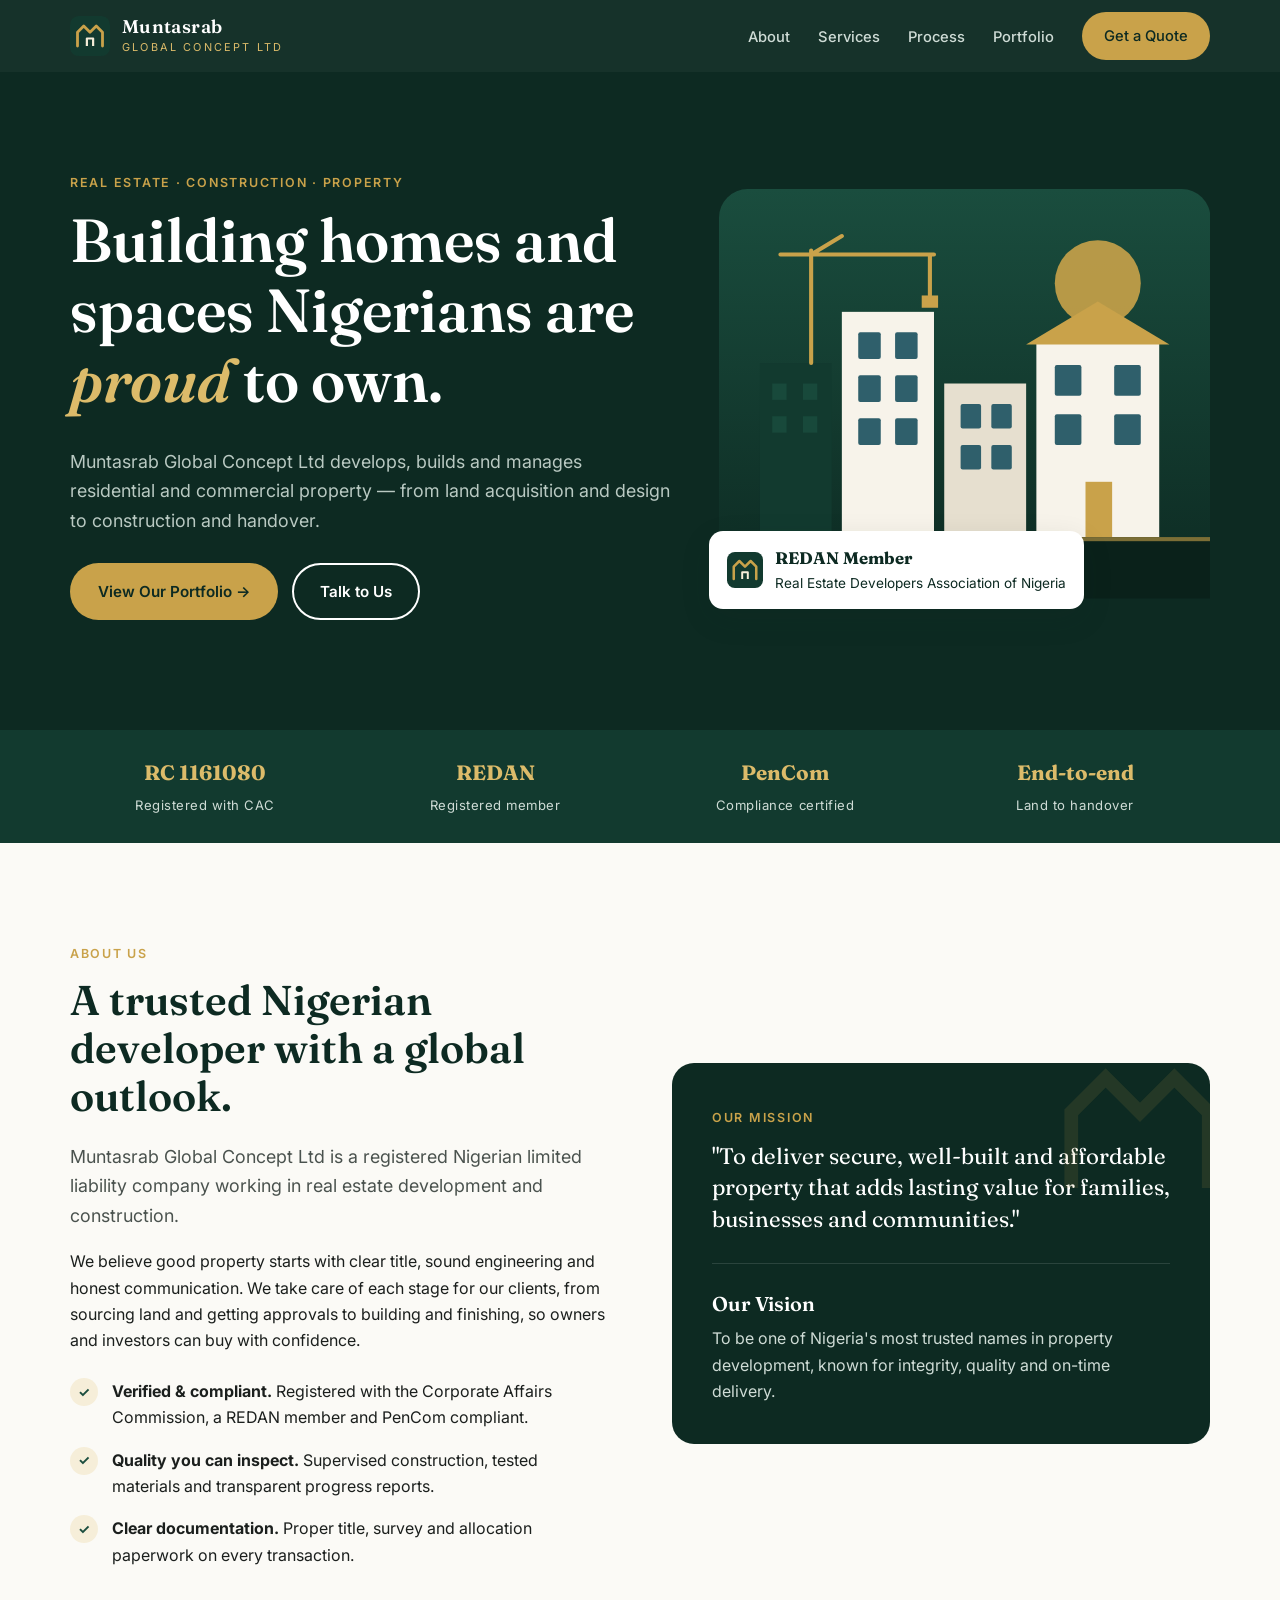
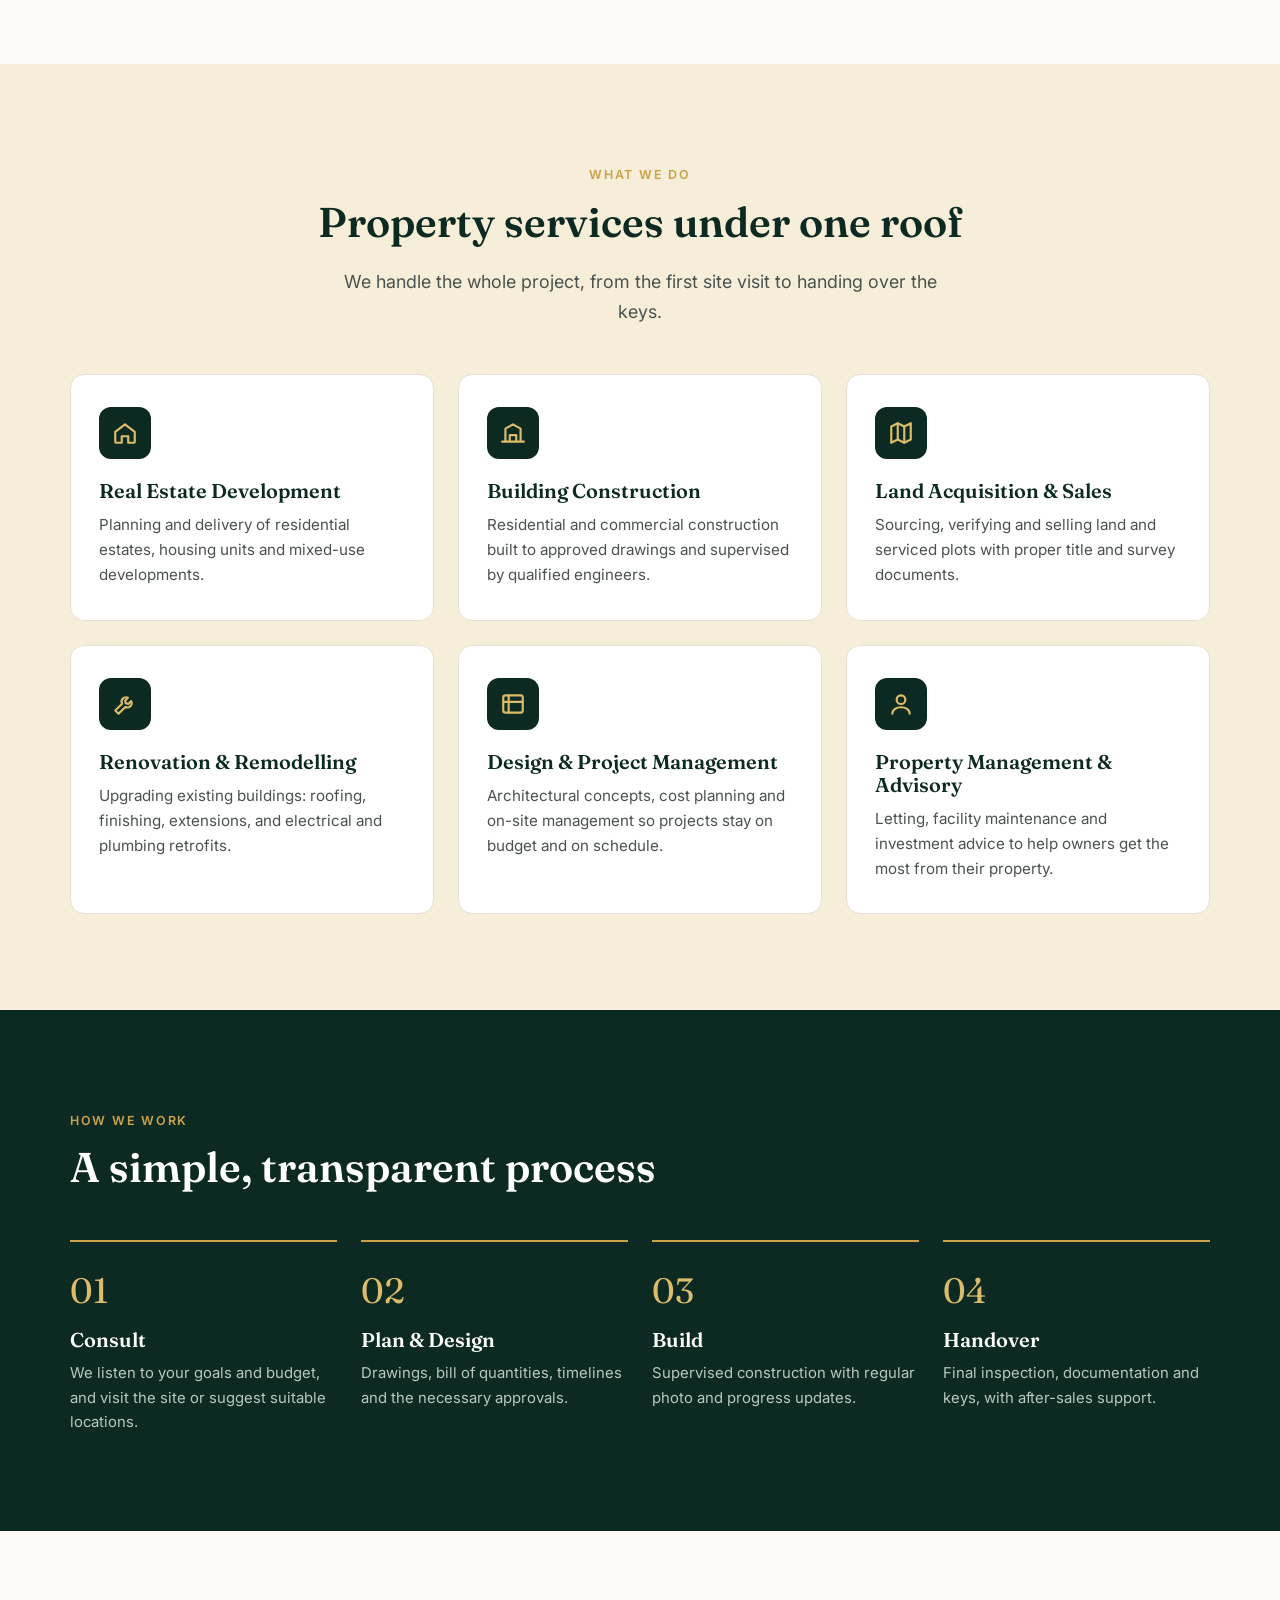
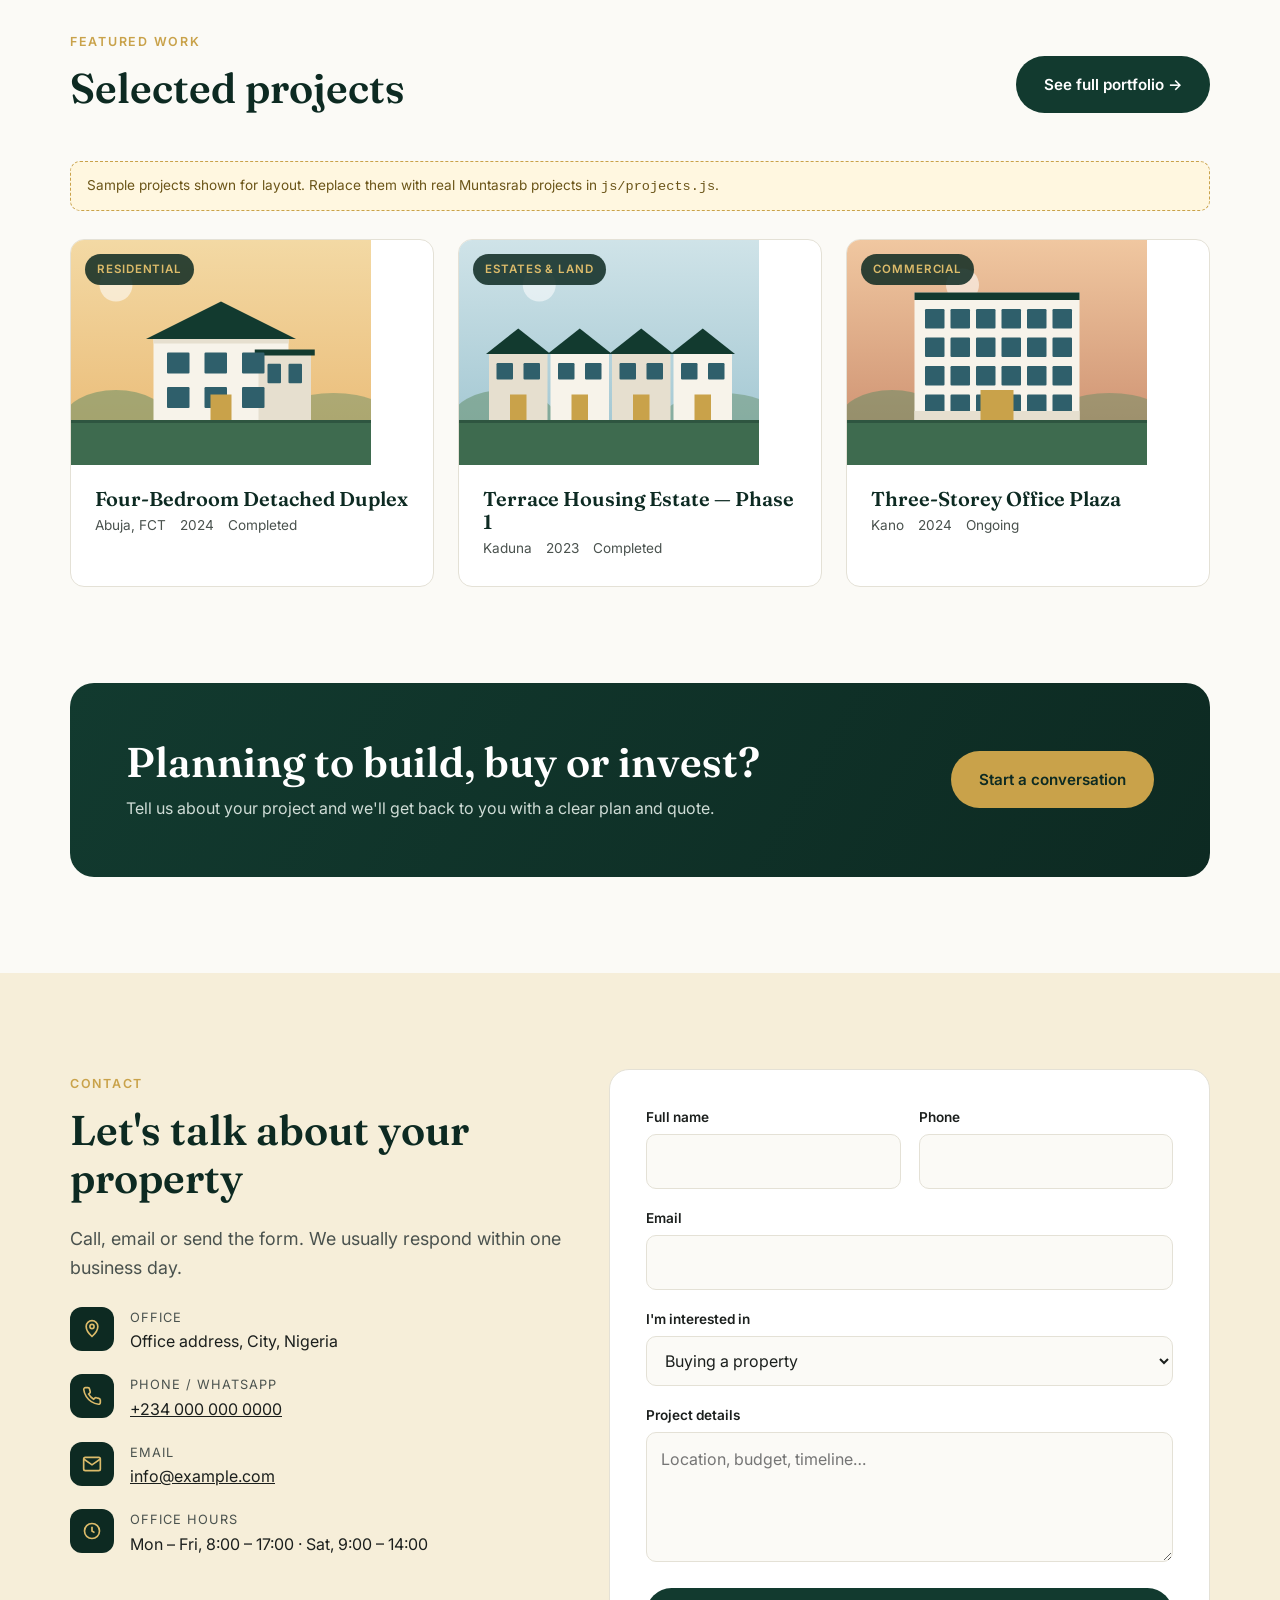
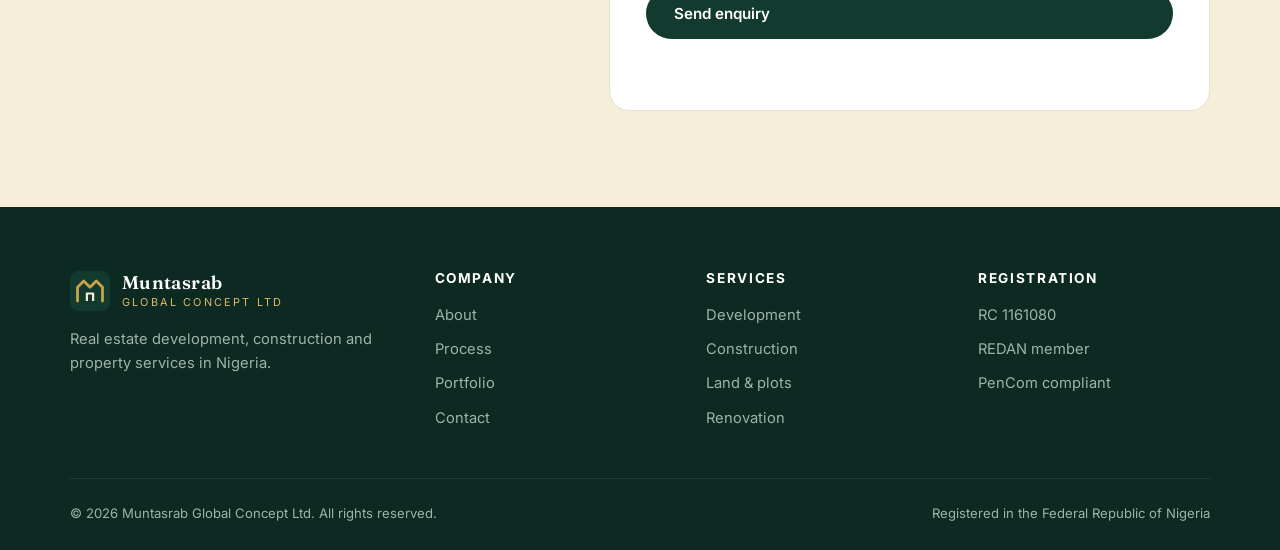
==== index.html @ 81d4eeb0 "Add company website and portfolio for Muntasrab Global Concept Ltd Static, responsive site: company " ====
<!doctype html>
<html lang="en">
<head>
  <meta charset="utf-8">
  <meta name="viewport" content="width=device-width, initial-scale=1">
  <title>Muntasrab Global Concept Ltd — Real Estate Development &amp; Construction</title>
  <meta name="description" content="Muntasrab Global Concept Ltd is a Nigerian real estate development and construction company (RC 1161080) and a member of the Real Estate Developers Association of Nigeria (REDAN).">
  <meta property="og:title" content="Muntasrab Global Concept Ltd">
  <meta property="og:description" content="Real estate development, construction and property services in Nigeria.">
  <meta property="og:type" content="website">
  <link rel="icon" href="assets/logo.svg" type="image/svg+xml">
  <link rel="preconnect" href="https://fonts.googleapis.com">
  <link rel="preconnect" href="https://fonts.gstatic.com" crossorigin>
  <link href="https://fonts.googleapis.com/css2?family=Fraunces:ital,opsz,wght@0,9..144,500;0,9..144,600;1,9..144,500&family=Inter:wght@400;500;600;700&display=swap" rel="stylesheet">
  <link rel="stylesheet" href="css/styles.css">
</head>
<body>

  <header class="site-header">
    <div class="container nav">
      <a class="brand" href="index.html" aria-label="Muntasrab Global Concept — home">
        <img class="brand-mark" src="assets/logo.svg" alt="">
        <span class="brand-text">
          <span class="brand-name">Muntasrab</span><br>
          <span class="brand-sub">Global Concept Ltd</span>
        </span>
      </a>
      <button class="nav-toggle" aria-label="Open menu" aria-expanded="false" aria-controls="nav-links">
        <span></span><span></span><span></span>
      </button>
      <ul class="nav-links" id="nav-links">
        <li><a href="#about">About</a></li>
        <li><a href="#services">Services</a></li>
        <li><a href="#process">Process</a></li>
        <li><a href="portfolio.html">Portfolio</a></li>
        <li><a class="btn btn--gold" href="#contact">Get a Quote</a></li>
      </ul>
    </div>
  </header>

  <main>
    <!-- Hero -->
    <section class="hero">
      <div class="container hero-inner">
        <div>
          <span class="eyebrow">Real Estate · Construction · Property</span>
          <h1>Building homes and spaces Nigerians are <em>proud</em> to own.</h1>
          <p class="lead">Muntasrab Global Concept Ltd develops, builds and manages residential and commercial property — from land acquisition and design to construction and handover.</p>
          <div class="hero-actions">
            <a class="btn btn--gold" href="portfolio.html">View Our Portfolio →</a>
            <a class="btn btn--outline" href="#contact">Talk to Us</a>
          </div>
        </div>
        <div class="hero-art">
          <svg viewBox="0 0 480 400" aria-hidden="true">
            <defs>
              <linearGradient id="hs" x1="0" y1="0" x2="0" y2="1">
                <stop offset="0" stop-color="#1a4d3e"/><stop offset="1" stop-color="#0d2a22"/>
              </linearGradient>
            </defs>
            <rect width="480" height="400" rx="28" fill="url(#hs)"/>
            <circle cx="370" cy="92" r="42" fill="#c9a24a" opacity="0.9"/>
            <!-- skyline -->
            <rect x="40" y="170" width="70" height="170" fill="#123a2f"/>
            <rect x="120" y="120" width="90" height="220" fill="#f7f3ea"/>
            <rect x="220" y="190" width="80" height="150" fill="#e6dfcf"/>
            <rect x="310" y="150" width="120" height="190" fill="#f7f3ea"/>
            <polygon points="300,152 370,110 440,152" fill="#c9a24a"/>
            <g fill="#2f5f6b">
              <rect x="136" y="140" width="22" height="26" rx="2"/><rect x="172" y="140" width="22" height="26" rx="2"/>
              <rect x="136" y="182" width="22" height="26" rx="2"/><rect x="172" y="182" width="22" height="26" rx="2"/>
              <rect x="136" y="224" width="22" height="26" rx="2"/><rect x="172" y="224" width="22" height="26" rx="2"/>
              <rect x="236" y="210" width="20" height="24" rx="2"/><rect x="266" y="210" width="20" height="24" rx="2"/>
              <rect x="236" y="250" width="20" height="24" rx="2"/><rect x="266" y="250" width="20" height="24" rx="2"/>
              <rect x="328" y="172" width="26" height="30" rx="2"/><rect x="386" y="172" width="26" height="30" rx="2"/>
              <rect x="328" y="220" width="26" height="30" rx="2"/><rect x="386" y="220" width="26" height="30" rx="2"/>
            </g>
            <g fill="#1a4d3e" opacity="0.8">
              <rect x="52" y="190" width="14" height="16"/><rect x="82" y="190" width="14" height="16"/>
              <rect x="52" y="222" width="14" height="16"/><rect x="82" y="222" width="14" height="16"/>
            </g>
            <rect x="358" y="286" width="26" height="54" fill="#c9a24a"/>
            <!-- crane -->
            <g stroke="#c9a24a" stroke-width="4" fill="none" stroke-linecap="round">
              <path d="M90 170V60M60 64h150M90 64l30 -18M206 64v40"/>
            </g>
            <rect x="198" y="104" width="16" height="12" fill="#c9a24a"/>
            <rect x="0" y="340" width="480" height="60" fill="#0a211a"/>
            <rect x="0" y="340" width="480" height="4" fill="#c9a24a" opacity="0.6"/>
          </svg>
          <div class="hero-badge">
            <img src="assets/logo.svg" alt="" width="36" height="36">
            <div><strong>REDAN Member</strong>Real Estate Developers Association of Nigeria</div>
          </div>
        </div>
      </div>
    </section>

    <!-- Credentials -->
    <section class="creds" aria-label="Company credentials">
      <div class="container creds-grid">
        <div><strong>RC 1161080</strong><span>Registered with CAC</span></div>
        <div><strong>REDAN</strong><span>Registered member</span></div>
        <div><strong>PenCom</strong><span>Compliance certified</span></div>
        <div><strong>End-to-end</strong><span>Land to handover</span></div>
      </div>
    </section>

    <!-- About -->
    <section class="section" id="about">
      <div class="container split">
        <div class="reveal">
          <span class="eyebrow">About Us</span>
          <h2>A trusted Nigerian developer with a global outlook.</h2>
          <p class="lead">Muntasrab Global Concept Ltd is a registered Nigerian limited liability company working in real estate development and construction.</p>
          <p>We believe good property starts with clear title, sound engineering and honest communication. We take care of each stage for our clients, from sourcing land and getting approvals to building and finishing, so owners and investors can buy with confidence.</p>
          <ul class="value-list">
            <li><span class="tick">✓</span><div><strong>Verified &amp; compliant.</strong> Registered with the Corporate Affairs Commission, a REDAN member and PenCom compliant.</div></li>
            <li><span class="tick">✓</span><div><strong>Quality you can inspect.</strong> Supervised construction, tested materials and transparent progress reports.</div></li>
            <li><span class="tick">✓</span><div><strong>Clear documentation.</strong> Proper title, survey and allocation paperwork on every transaction.</div></li>
          </ul>
        </div>
        <div class="about-card reveal">
          <svg class="pattern" viewBox="0 0 64 64" aria-hidden="true"><path d="M12 48V26l10-10 10 10 10-10 10 10v22" fill="none" stroke="#c9a24a" stroke-width="4"/></svg>
          <span class="eyebrow">Our Mission</span>
          <p class="quote">"To deliver secure, well-built and affordable property that adds lasting value for families, businesses and communities."</p>
          <hr style="border:0;border-top:1px solid rgba(255,255,255,.12);margin:28px 0">
          <h3>Our Vision</h3>
          <p style="margin:0">To be one of Nigeria's most trusted names in property development, known for integrity, quality and on-time delivery.</p>
        </div>
      </div>
    </section>

    <!-- Services -->
    <section class="section section--tint" id="services">
      <div class="container">
        <div class="section-head section-head--center reveal">
          <span class="eyebrow">What We Do</span>
          <h2>Property services under one roof</h2>
          <p class="lead">We handle the whole project, from the first site visit to handing over the keys.</p>
        </div>
        <div class="grid-3">
          <article class="card reveal">
            <div class="card-icon"><svg viewBox="0 0 24 24" fill="none" stroke="currentColor" stroke-width="2" stroke-linecap="round" stroke-linejoin="round"><path d="M3 11l9-7 9 7v9a1 1 0 0 1-1 1h-5v-6h-6v6H4a1 1 0 0 1-1-1z"/></svg></div>
            <h3>Real Estate Development</h3>
            <p>Planning and delivery of residential estates, housing units and mixed-use developments.</p>
          </article>
          <article class="card reveal">
            <div class="card-icon"><svg viewBox="0 0 24 24" fill="none" stroke="currentColor" stroke-width="2" stroke-linecap="round" stroke-linejoin="round"><path d="M2 20h20M5 20V8l7-4 7 4v12M9 20v-6h6v6"/></svg></div>
            <h3>Building Construction</h3>
            <p>Residential and commercial construction built to approved drawings and supervised by qualified engineers.</p>
          </article>
          <article class="card reveal">
            <div class="card-icon"><svg viewBox="0 0 24 24" fill="none" stroke="currentColor" stroke-width="2" stroke-linecap="round" stroke-linejoin="round"><path d="M3 6l6-3 6 3 6-3v15l-6 3-6-3-6 3z"/><path d="M9 3v15M15 6v15"/></svg></div>
            <h3>Land Acquisition &amp; Sales</h3>
            <p>Sourcing, verifying and selling land and serviced plots with proper title and survey documents.</p>
          </article>
          <article class="card reveal">
            <div class="card-icon"><svg viewBox="0 0 24 24" fill="none" stroke="currentColor" stroke-width="2" stroke-linecap="round" stroke-linejoin="round"><path d="M14.7 6.3a4 4 0 0 0-5.4 5.4L3 18l3 3 6.3-6.3a4 4 0 0 0 5.4-5.4l-2.6 2.6-2.4-.6-.6-2.4z"/></svg></div>
            <h3>Renovation &amp; Remodelling</h3>
            <p>Upgrading existing buildings: roofing, finishing, extensions, and electrical and plumbing retrofits.</p>
          </article>
          <article class="card reveal">
            <div class="card-icon"><svg viewBox="0 0 24 24" fill="none" stroke="currentColor" stroke-width="2" stroke-linecap="round" stroke-linejoin="round"><rect x="3" y="4" width="18" height="16" rx="2"/><path d="M3 10h18M8 4v16"/></svg></div>
            <h3>Design &amp; Project Management</h3>
            <p>Architectural concepts, cost planning and on-site management so projects stay on budget and on schedule.</p>
          </article>
          <article class="card reveal">
            <div class="card-icon"><svg viewBox="0 0 24 24" fill="none" stroke="currentColor" stroke-width="2" stroke-linecap="round" stroke-linejoin="round"><circle cx="12" cy="8" r="4"/><path d="M4 21c0-4 4-6 8-6s8 2 8 6"/></svg></div>
            <h3>Property Management &amp; Advisory</h3>
            <p>Letting, facility maintenance and investment advice to help owners get the most from their property.</p>
          </article>
        </div>
      </div>
    </section>

    <!-- Process -->
    <section class="section section--dark" id="process">
      <div class="container">
        <div class="section-head reveal">
          <span class="eyebrow">How We Work</span>
          <h2>A simple, transparent process</h2>
        </div>
        <div class="steps">
          <div class="step reveal"><h3>Consult</h3><p>We listen to your goals and budget, and visit the site or suggest suitable locations.</p></div>
          <div class="step reveal"><h3>Plan &amp; Design</h3><p>Drawings, bill of quantities, timelines and the necessary approvals.</p></div>
          <div class="step reveal"><h3>Build</h3><p>Supervised construction with regular photo and progress updates.</p></div>
          <div class="step reveal"><h3>Handover</h3><p>Final inspection, documentation and keys, with after-sales support.</p></div>
        </div>
      </div>
    </section>

    <!-- Featured projects -->
    <section class="section" id="projects">
      <div class="container">
        <div class="section-head reveal" style="display:flex;justify-content:space-between;align-items:flex-end;max-width:none;gap:24px;flex-wrap:wrap">
          <div>
            <span class="eyebrow">Featured Work</span>
            <h2 style="margin:0">Selected projects</h2>
          </div>
          <a class="btn btn--green" href="portfolio.html">See full portfolio →</a>
        </div>
        <!-- TODO: remove this note once js/projects.js contains real projects -->
        <p class="sample-note">Sample projects shown for layout. Replace them with real Muntasrab projects in <code>js/projects.js</code>.</p>
        <div class="project-grid" data-project-grid data-limit="3"></div>
      </div>
    </section>

    <!-- CTA -->
    <section class="container" style="padding-bottom:96px">
      <div class="cta-band reveal">
        <div>
          <h2>Planning to build, buy or invest?</h2>
          <p>Tell us about your project and we'll get back to you with a clear plan and quote.</p>
        </div>
        <a class="btn btn--gold" href="#contact">Start a conversation</a>
      </div>
    </section>

    <!-- Contact -->
    <section class="section section--tint" id="contact">
      <div class="container contact-grid">
        <div class="reveal">
          <span class="eyebrow">Contact</span>
          <h2>Let's talk about your property</h2>
          <p class="lead">Call, email or send the form. We usually respond within one business day.</p>
          <!-- TODO: replace the placeholder contact details below with the company's real details -->
          <ul class="contact-list">
            <li>
              <span class="ico"><svg viewBox="0 0 24 24" fill="none" stroke="currentColor" stroke-width="2"><path d="M12 21s-7-6.2-7-12a7 7 0 0 1 14 0c0 5.8-7 12-7 12z"/><circle cx="12" cy="9" r="2.5"/></svg></span>
              <div><small>Office</small>Office address, City, Nigeria</div>
            </li>
            <li>
              <span class="ico"><svg viewBox="0 0 24 24" fill="none" stroke="currentColor" stroke-width="2"><path d="M22 16.9v3a2 2 0 0 1-2.2 2 19.8 19.8 0 0 1-8.6-3.1 19.5 19.5 0 0 1-6-6A19.8 19.8 0 0 1 2.1 4.2 2 2 0 0 1 4.1 2h3a2 2 0 0 1 2 1.7c.1.9.4 1.8.7 2.7a2 2 0 0 1-.5 2.1L8 9.8a16 16 0 0 0 6 6l1.3-1.3a2 2 0 0 1 2.1-.4c.9.3 1.8.6 2.7.7a2 2 0 0 1 1.7 2z"/></svg></span>
              <div><small>Phone / WhatsApp</small><a href="tel:+2340000000000">+234 000 000 0000</a></div>
            </li>
            <li>
              <span class="ico"><svg viewBox="0 0 24 24" fill="none" stroke="currentColor" stroke-width="2"><rect x="2" y="4" width="20" height="16" rx="2"/><path d="M22 6l-10 7L2 6"/></svg></span>
              <div><small>Email</small><a href="mailto:info@example.com">info@example.com</a></div>
            </li>
            <li>
              <span class="ico"><svg viewBox="0 0 24 24" fill="none" stroke="currentColor" stroke-width="2"><circle cx="12" cy="12" r="9"/><path d="M12 7v5l3 2"/></svg></span>
              <div><small>Office hours</small>Mon – Fri, 8:00 – 17:00 · Sat, 9:00 – 14:00</div>
            </li>
          </ul>
        </div>
        <form class="form reveal" id="contact-form" data-email="info@example.com">
          <div class="form-row">
            <div class="field"><label for="f-name">Full name</label><input id="f-name" name="name" required autocomplete="name"></div>
            <div class="field"><label for="f-phone">Phone</label><input id="f-phone" name="phone" type="tel" autocomplete="tel"></div>
          </div>
          <div class="field"><label for="f-email">Email</label><input id="f-email" name="email" type="email" required autocomplete="email"></div>
          <div class="field">
            <label for="f-service">I'm interested in</label>
            <select id="f-service" name="service">
              <option>Buying a property</option>
              <option>Building / construction</option>
              <option>Land &amp; plots</option>
              <option>Renovation</option>
              <option>Property management</option>
              <option>Investment / partnership</option>
              <option>Other</option>
            </select>
          </div>
          <div class="field"><label for="f-msg">Project details</label><textarea id="f-msg" name="message" required placeholder="Location, budget, timeline…"></textarea></div>
          <button class="btn btn--green" type="submit">Send enquiry</button>
          <p class="form-status" role="status" aria-live="polite"></p>
        </form>
      </div>
    </section>
  </main>

  <footer class="site-footer">
    <div class="container">
      <div class="footer-grid">
        <div>
          <a class="brand" href="index.html">
            <img class="brand-mark" src="assets/logo.svg" alt="">
            <span class="brand-text"><span class="brand-name">Muntasrab</span><br><span class="brand-sub">Global Concept Ltd</span></span>
          </a>
          <p style="margin-top:16px">Real estate development, construction and property services in Nigeria.</p>
        </div>
        <div>
          <h4>Company</h4>
          <ul><li><a href="#about">About</a></li><li><a href="#process">Process</a></li><li><a href="portfolio.html">Portfolio</a></li><li><a href="#contact">Contact</a></li></ul>
        </div>
        <div>
          <h4>Services</h4>
          <ul><li>Development</li><li>Construction</li><li>Land &amp; plots</li><li>Renovation</li></ul>
        </div>
        <div>
          <h4>Registration</h4>
          <ul><li>RC 1161080</li><li>REDAN member</li><li>PenCom compliant</li></ul>
        </div>
      </div>
      <div class="footer-bottom">
        <span>© <span data-year>2026</span> Muntasrab Global Concept Ltd. All rights reserved.</span>
        <span>Registered in the Federal Republic of Nigeria</span>
      </div>
    </div>
  </footer>

  <script src="js/projects.js"></script>
  <script src="js/main.js"></script>
</body>
</html>
---- css/styles.css ----
/* Muntasrab Global Concept Ltd — shared styles */
:root {
  --green-900: #0d2a22;
  --green-800: #123a2f;
  --green-700: #1a4d3e;
  --green-500: #2f7a5f;
  --gold-500: #c9a24a;
  --gold-400: #dcbb6a;
  --gold-100: #f6eed9;
  --ink: #1b1f1d;
  --ink-soft: #4a524e;
  --paper: #fbfaf6;
  --white: #ffffff;
  --line: #e4e1d6;
  --radius: 14px;
  --shadow: 0 10px 30px rgba(13, 42, 34, 0.12);
  --maxw: 1180px;
  --font-display: "Fraunces", Georgia, serif;
  --font-body: "Inter", system-ui, -apple-system, "Segoe UI", sans-serif;
}

*,
*::before,
*::after { box-sizing: border-box; }

html { scroll-behavior: smooth; }

body {
  margin: 0;
  font-family: var(--font-body);
  color: var(--ink);
  background: var(--paper);
  line-height: 1.65;
  -webkit-font-smoothing: antialiased;
}

img, svg { display: block; max-width: 100%; }

a { color: inherit; }

h1, h2, h3, h4 {
  font-family: var(--font-display);
  line-height: 1.15;
  margin: 0 0 0.5em;
  color: var(--green-900);
}

h1 { font-size: clamp(2.2rem, 5vw, 3.8rem); font-weight: 600; }
h2 { font-size: clamp(1.8rem, 3.5vw, 2.6rem); font-weight: 600; }
h3 { font-size: 1.25rem; font-weight: 600; }

p { margin: 0 0 1em; }

.container {
  width: 100%;
  max-width: var(--maxw);
  margin: 0 auto;
  padding: 0 20px;
}

.eyebrow {
  display: inline-block;
  font-size: 0.78rem;
  font-weight: 600;
  letter-spacing: 0.14em;
  text-transform: uppercase;
  color: var(--gold-500);
  margin-bottom: 0.8rem;
}

.lead { font-size: 1.12rem; color: var(--ink-soft); max-width: 640px; }

.section { padding: 96px 0; }
.section--tint { background: var(--gold-100); }
.section--dark { background: var(--green-900); color: #d9e3de; }
.section--dark h2, .section--dark h3 { color: var(--white); }

.section-head { max-width: 720px; margin-bottom: 48px; }
.section-head--center { margin-left: auto; margin-right: auto; text-align: center; }
.section-head--center .lead { margin: 0 auto; }

/* Buttons */
.btn {
  display: inline-flex;
  align-items: center;
  gap: 8px;
  padding: 14px 26px;
  border-radius: 999px;
  font-weight: 600;
  font-size: 0.95rem;
  text-decoration: none;
  border: 2px solid transparent;
  cursor: pointer;
  transition: transform 0.15s ease, background 0.2s ease, color 0.2s ease;
  font-family: inherit;
}
.btn:hover { transform: translateY(-2px); }
.btn--gold { background: var(--gold-500); color: var(--green-900); }
.btn--gold:hover { background: var(--gold-400); }
.btn--outline { border-color: currentColor; color: var(--white); background: transparent; }
.btn--outline:hover { background: rgba(255, 255, 255, 0.1); }
.btn--green { background: var(--green-800); color: var(--white); }
.btn--green:hover { background: var(--green-700); }

/* Header */
.site-header {
  position: sticky;
  top: 0;
  z-index: 50;
  background: rgba(13, 42, 34, 0.96);
  backdrop-filter: blur(8px);
  color: var(--white);
}
.nav {
  display: flex;
  align-items: center;
  justify-content: space-between;
  height: 72px;
}
.brand {
  display: flex;
  align-items: center;
  gap: 12px;
  text-decoration: none;
  color: var(--white);
}
.brand-mark {
  width: 40px;
  height: 40px;
  flex-shrink: 0;
}
.brand-text { line-height: 1.1; }
.brand-name { font-family: var(--font-display); font-weight: 600; font-size: 1.15rem; letter-spacing: 0.02em; }
.brand-sub { font-size: 0.68rem; letter-spacing: 0.2em; text-transform: uppercase; color: var(--gold-400); }

.nav-links {
  display: flex;
  gap: 28px;
  list-style: none;
  margin: 0;
  padding: 0;
  align-items: center;
}
.nav-links a {
  text-decoration: none;
  font-size: 0.92rem;
  font-weight: 500;
  color: #cfdcd6;
  transition: color 0.2s;
}
.nav-links a:hover,
.nav-links a[aria-current="page"] { color: var(--gold-400); }
.nav-links .btn { padding: 10px 20px; color: var(--green-900); }

.nav-toggle {
  display: none;
  background: none;
  border: 0;
  color: var(--white);
  padding: 8px;
  cursor: pointer;
}
.nav-toggle span {
  display: block;
  width: 24px;
  height: 2px;
  background: currentColor;
  margin: 5px 0;
  transition: transform 0.2s, opacity 0.2s;
}

@media (max-width: 860px) {
  .nav-toggle { display: block; }
  .nav-links {
    position: absolute;
    top: 72px;
    left: 0;
    right: 0;
    flex-direction: column;
    align-items: flex-start;
    gap: 0;
    background: var(--green-900);
    padding: 8px 20px 24px;
    display: none;
  }
  .nav-links.open { display: flex; }
  .nav-links li { width: 100%; }
  .nav-links a { display: block; padding: 12px 0; }
  .nav-links .btn { margin-top: 8px; display: inline-flex; }
}

/* Hero */
.hero {
  position: relative;
  background: var(--green-900);
  color: #d9e3de;
  overflow: hidden;
}
.hero-inner {
  display: grid;
  grid-template-columns: 1.1fr 0.9fr;
  gap: 48px;
  align-items: center;
  padding: 96px 20px 110px;
}
.hero h1 { color: var(--white); }
.hero h1 em { font-style: italic; color: var(--gold-400); }
.hero .lead { color: #b9c9c2; }
.hero-actions { display: flex; flex-wrap: wrap; gap: 14px; margin-top: 28px; }
.hero-art { position: relative; }
.hero-art svg { width: 100%; height: auto; }
.hero-badge {
  position: absolute;
  bottom: -10px;
  left: -10px;
  background: var(--white);
  color: var(--green-900);
  border-radius: var(--radius);
  padding: 14px 18px;
  box-shadow: var(--shadow);
  font-size: 0.85rem;
  display: flex;
  gap: 12px;
  align-items: center;
}
.hero-badge strong { display: block; font-family: var(--font-display); font-size: 1.05rem; }

@media (max-width: 860px) {
  .hero-inner { grid-template-columns: 1fr; padding: 64px 20px 80px; }
  .hero-art { max-width: 460px; }
}

/* Credentials strip */
.creds {
  background: var(--green-800);
  color: #cfdcd6;
  padding: 26px 0;
}
.creds-grid {
  display: grid;
  grid-template-columns: repeat(4, 1fr);
  gap: 20px;
  text-align: center;
}
.creds-grid strong {
  display: block;
  font-family: var(--font-display);
  color: var(--gold-400);
  font-size: 1.3rem;
}
.creds-grid span { font-size: 0.82rem; letter-spacing: 0.04em; }
@media (max-width: 720px) { .creds-grid { grid-template-columns: repeat(2, 1fr); } }

/* About */
.split {
  display: grid;
  grid-template-columns: 1fr 1fr;
  gap: 64px;
  align-items: center;
}
@media (max-width: 860px) { .split { grid-template-columns: 1fr; gap: 40px; } }

.value-list { list-style: none; padding: 0; margin: 24px 0 0; display: grid; gap: 16px; }
.value-list li { display: flex; gap: 14px; align-items: flex-start; }
.value-list .tick {
  flex-shrink: 0;
  width: 28px;
  height: 28px;
  border-radius: 50%;
  background: var(--gold-100);
  color: var(--green-700);
  display: grid;
  place-items: center;
  font-weight: 700;
  font-size: 0.85rem;
}

.about-card {
  background: var(--green-900);
  border-radius: 22px;
  padding: 40px;
  color: #cfdcd6;
  position: relative;
  overflow: hidden;
}
.about-card h3 { color: var(--white); }
.about-card .quote { font-family: var(--font-display); font-size: 1.4rem; color: var(--white); line-height: 1.4; }
.about-card .pattern { position: absolute; right: -40px; top: -40px; opacity: 0.12; width: 220px; }

/* Cards */
.grid-3 {
  display: grid;
  grid-template-columns: repeat(3, 1fr);
  gap: 24px;
}
@media (max-width: 960px) { .grid-3 { grid-template-columns: repeat(2, 1fr); } }
@media (max-width: 620px) { .grid-3 { grid-template-columns: 1fr; } }

.card {
  background: var(--white);
  border: 1px solid var(--line);
  border-radius: var(--radius);
  padding: 32px 28px;
  transition: transform 0.2s ease, box-shadow 0.2s ease, border-color 0.2s;
}
.card:hover { transform: translateY(-4px); box-shadow: var(--shadow); border-color: transparent; }
.card-icon {
  width: 52px;
  height: 52px;
  border-radius: 12px;
  background: var(--green-900);
  color: var(--gold-400);
  display: grid;
  place-items: center;
  margin-bottom: 20px;
}
.card-icon svg { width: 26px; height: 26px; }
.card p { color: var(--ink-soft); font-size: 0.95rem; margin: 0; }

/* Process */
.steps {
  display: grid;
  grid-template-columns: repeat(4, 1fr);
  gap: 24px;
  counter-reset: step;
}
@media (max-width: 960px) { .steps { grid-template-columns: repeat(2, 1fr); } }
@media (max-width: 560px) { .steps { grid-template-columns: 1fr; } }
.step {
  border-top: 2px solid var(--gold-500);
  padding-top: 20px;
}
.step::before {
  counter-increment: step;
  content: "0" counter(step);
  display: block;
  font-family: var(--font-display);
  font-size: 2.2rem;
  color: var(--gold-400);
  margin-bottom: 8px;
}
.step p { font-size: 0.93rem; color: #b9c9c2; margin: 0; }

/* Project cards (shared with portfolio) */
.project-grid {
  display: grid;
  grid-template-columns: repeat(3, 1fr);
  gap: 24px;
}
@media (max-width: 960px) { .project-grid { grid-template-columns: repeat(2, 1fr); } }
@media (max-width: 620px) { .project-grid { grid-template-columns: 1fr; } }

.project {
  background: var(--white);
  border-radius: var(--radius);
  overflow: hidden;
  border: 1px solid var(--line);
  cursor: pointer;
  text-align: left;
  padding: 0;
  font: inherit;
  color: inherit;
  display: flex;
  flex-direction: column;
  transition: transform 0.2s ease, box-shadow 0.2s ease;
}
.project:hover,
.project:focus-visible { transform: translateY(-4px); box-shadow: var(--shadow); }
.project:focus-visible { outline: 3px solid var(--gold-500); outline-offset: 2px; }
.project-media {
  aspect-ratio: 4 / 3;
  position: relative;
  overflow: hidden;
}
.project-media svg,
.project-media img { width: 100%; height: 100%; object-fit: cover; }
.project-tag {
  position: absolute;
  top: 14px;
  left: 14px;
  background: rgba(13, 42, 34, 0.85);
  color: var(--gold-400);
  font-size: 0.72rem;
  font-weight: 600;
  letter-spacing: 0.08em;
  text-transform: uppercase;
  padding: 6px 12px;
  border-radius: 999px;
}
.project-body { padding: 22px 24px 26px; }
.project-body h3 { margin-bottom: 4px; }
.project-meta { font-size: 0.85rem; color: var(--ink-soft); display: flex; gap: 14px; flex-wrap: wrap; }

.sample-note {
  background: #fff7e0;
  border: 1px dashed var(--gold-500);
  color: #6b5518;
  font-size: 0.85rem;
  padding: 12px 16px;
  border-radius: 10px;
  margin-bottom: 28px;
}

/* CTA band */
.cta-band {
  background: linear-gradient(120deg, var(--green-800), var(--green-900));
  border-radius: 24px;
  padding: 56px;
  display: flex;
  justify-content: space-between;
  align-items: center;
  gap: 32px;
  color: #cfdcd6;
  flex-wrap: wrap;
}
.cta-band h2 { color: var(--white); margin-bottom: 8px; }
.cta-band p { margin: 0; }
@media (max-width: 620px) { .cta-band { padding: 36px 24px; } }

/* Contact */
.contact-grid {
  display: grid;
  grid-template-columns: 0.9fr 1.1fr;
  gap: 48px;
}
@media (max-width: 860px) { .contact-grid { grid-template-columns: 1fr; } }
.contact-list { list-style: none; padding: 0; margin: 24px 0 0; display: grid; gap: 20px; }
.contact-list li { display: flex; gap: 16px; }
.contact-list .ico {
  width: 44px; height: 44px; border-radius: 12px; flex-shrink: 0;
  background: var(--green-900); color: var(--gold-400);
  display: grid; place-items: center;
}
.contact-list .ico svg { width: 20px; height: 20px; }
.contact-list small { display: block; color: var(--ink-soft); font-size: 0.8rem; text-transform: uppercase; letter-spacing: 0.08em; }

.form {
  background: var(--white);
  border: 1px solid var(--line);
  border-radius: 20px;
  padding: 36px;
  display: grid;
  gap: 18px;
}
@media (max-width: 560px) { .form { padding: 24px; } }
.form-row { display: grid; grid-template-columns: 1fr 1fr; gap: 18px; }
@media (max-width: 560px) { .form-row { grid-template-columns: 1fr; } }
.field label { display: block; font-size: 0.85rem; font-weight: 600; margin-bottom: 6px; }
.field input,
.field select,
.field textarea {
  width: 100%;
  padding: 13px 14px;
  border: 1px solid var(--line);
  border-radius: 10px;
  font: inherit;
  background: var(--paper);
  color: var(--ink);
}
.field input:focus,
.field select:focus,
.field textarea:focus { outline: 2px solid var(--gold-500); border-color: transparent; }
.field textarea { min-height: 130px; resize: vertical; }
.form-status { font-size: 0.9rem; color: var(--green-700); min-height: 1.2em; margin: 0; }

/* Footer */
.site-footer {
  background: var(--green-900);
  color: #9fb3aa;
  padding: 64px 0 28px;
  font-size: 0.92rem;
}
.footer-grid {
  display: grid;
  grid-template-columns: 1.4fr 1fr 1fr 1fr;
  gap: 40px;
  margin-bottom: 48px;
}
@media (max-width: 860px) { .footer-grid { grid-template-columns: 1fr 1fr; } }
@media (max-width: 520px) { .footer-grid { grid-template-columns: 1fr; } }
.site-footer h4 { color: var(--white); font-family: var(--font-body); font-size: 0.85rem; text-transform: uppercase; letter-spacing: 0.12em; margin-bottom: 16px; }
.site-footer ul { list-style: none; padding: 0; margin: 0; display: grid; gap: 10px; }
.site-footer a { text-decoration: none; }
.site-footer a:hover { color: var(--gold-400); }
.footer-bottom {
  border-top: 1px solid rgba(255, 255, 255, 0.08);
  padding-top: 24px;
  display: flex;
  justify-content: space-between;
  gap: 16px;
  flex-wrap: wrap;
  font-size: 0.82rem;
}

/* Portfolio page */
.page-hero {
  background: var(--green-900);
  color: #b9c9c2;
  padding: 80px 0 72px;
}
.page-hero h1 { color: var(--white); }

.filters {
  display: flex;
  flex-wrap: wrap;
  gap: 10px;
  margin-bottom: 36px;
}
.filter {
  border: 1px solid var(--line);
  background: var(--white);
  border-radius: 999px;
  padding: 9px 18px;
  font: inherit;
  font-size: 0.9rem;
  font-weight: 500;
  cursor: pointer;
  color: var(--ink-soft);
  transition: all 0.2s;
}
.filter:hover { border-color: var(--green-700); color: var(--green-800); }
.filter.active { background: var(--green-900); border-color: var(--green-900); color: var(--gold-400); }

.stats-grid {
  display: grid;
  grid-template-columns: repeat(4, 1fr);
  gap: 24px;
  text-align: center;
}
@media (max-width: 720px) { .stats-grid { grid-template-columns: repeat(2, 1fr); } }
.stat strong { display: block; font-family: var(--font-display); font-size: 2.6rem; color: var(--gold-400); line-height: 1.1; }
.stat span { font-size: 0.9rem; }

.testimonial {
  background: var(--white);
  border-radius: var(--radius);
  padding: 32px;
  border: 1px solid var(--line);
}
.testimonial blockquote { margin: 0 0 20px; font-family: var(--font-display); font-size: 1.1rem; color: var(--green-900); line-height: 1.5; }
.testimonial cite { font-style: normal; font-size: 0.88rem; color: var(--ink-soft); }
.testimonial cite strong { display: block; color: var(--ink); }

/* Modal */
.modal {
  position: fixed;
  inset: 0;
  z-index: 100;
  background: rgba(8, 24, 19, 0.75);
  display: none;
  align-items: center;
  justify-content: center;
  padding: 20px;
}
.modal.open { display: flex; }
.modal-dialog {
  background: var(--white);
  border-radius: 20px;
  max-width: 820px;
  width: 100%;
  max-height: 90vh;
  overflow-y: auto;
  position: relative;
}
.modal-media { aspect-ratio: 16 / 8; overflow: hidden; }
.modal-media svg, .modal-media img { width: 100%; height: 100%; object-fit: cover; }
.modal-body { padding: 32px 36px 36px; }
@media (max-width: 560px) { .modal-body { padding: 24px; } }
.modal-close {
  position: absolute;
  top: 14px;
  right: 14px;
  width: 40px;
  height: 40px;
  border-radius: 50%;
  border: 0;
  background: rgba(255, 255, 255, 0.92);
  cursor: pointer;
  font-size: 1.4rem;
  line-height: 1;
  color: var(--green-900);
}
.facts {
  display: grid;
  grid-template-columns: repeat(auto-fit, minmax(150px, 1fr));
  gap: 16px;
  margin: 20px 0 24px;
  padding: 20px;
  background: var(--paper);
  border-radius: 12px;
}
.facts small { display: block; color: var(--ink-soft); font-size: 0.75rem; text-transform: uppercase; letter-spacing: 0.08em; }
.facts strong { font-size: 0.98rem; }
.scope { display: flex; flex-wrap: wrap; gap: 8px; list-style: none; padding: 0; margin: 12px 0 0; }
.scope li { background: var(--gold-100); color: var(--green-800); padding: 6px 12px; border-radius: 999px; font-size: 0.82rem; font-weight: 500; }

/* Reveal on scroll */
.reveal { opacity: 0; transform: translateY(18px); transition: opacity 0.6s ease, transform 0.6s ease; }
.reveal.visible { opacity: 1; transform: none; }
@media (prefers-reduced-motion: reduce) {
  html { scroll-behavior: auto; }
  .reveal { opacity: 1; transform: none; transition: none; }
  .btn, .card, .project { transition: none; }
}

.visually-hidden {
  position: absolute !important;
  width: 1px; height: 1px;
  overflow: hidden;
  clip: rect(0 0 0 0);
  white-space: nowrap;
}
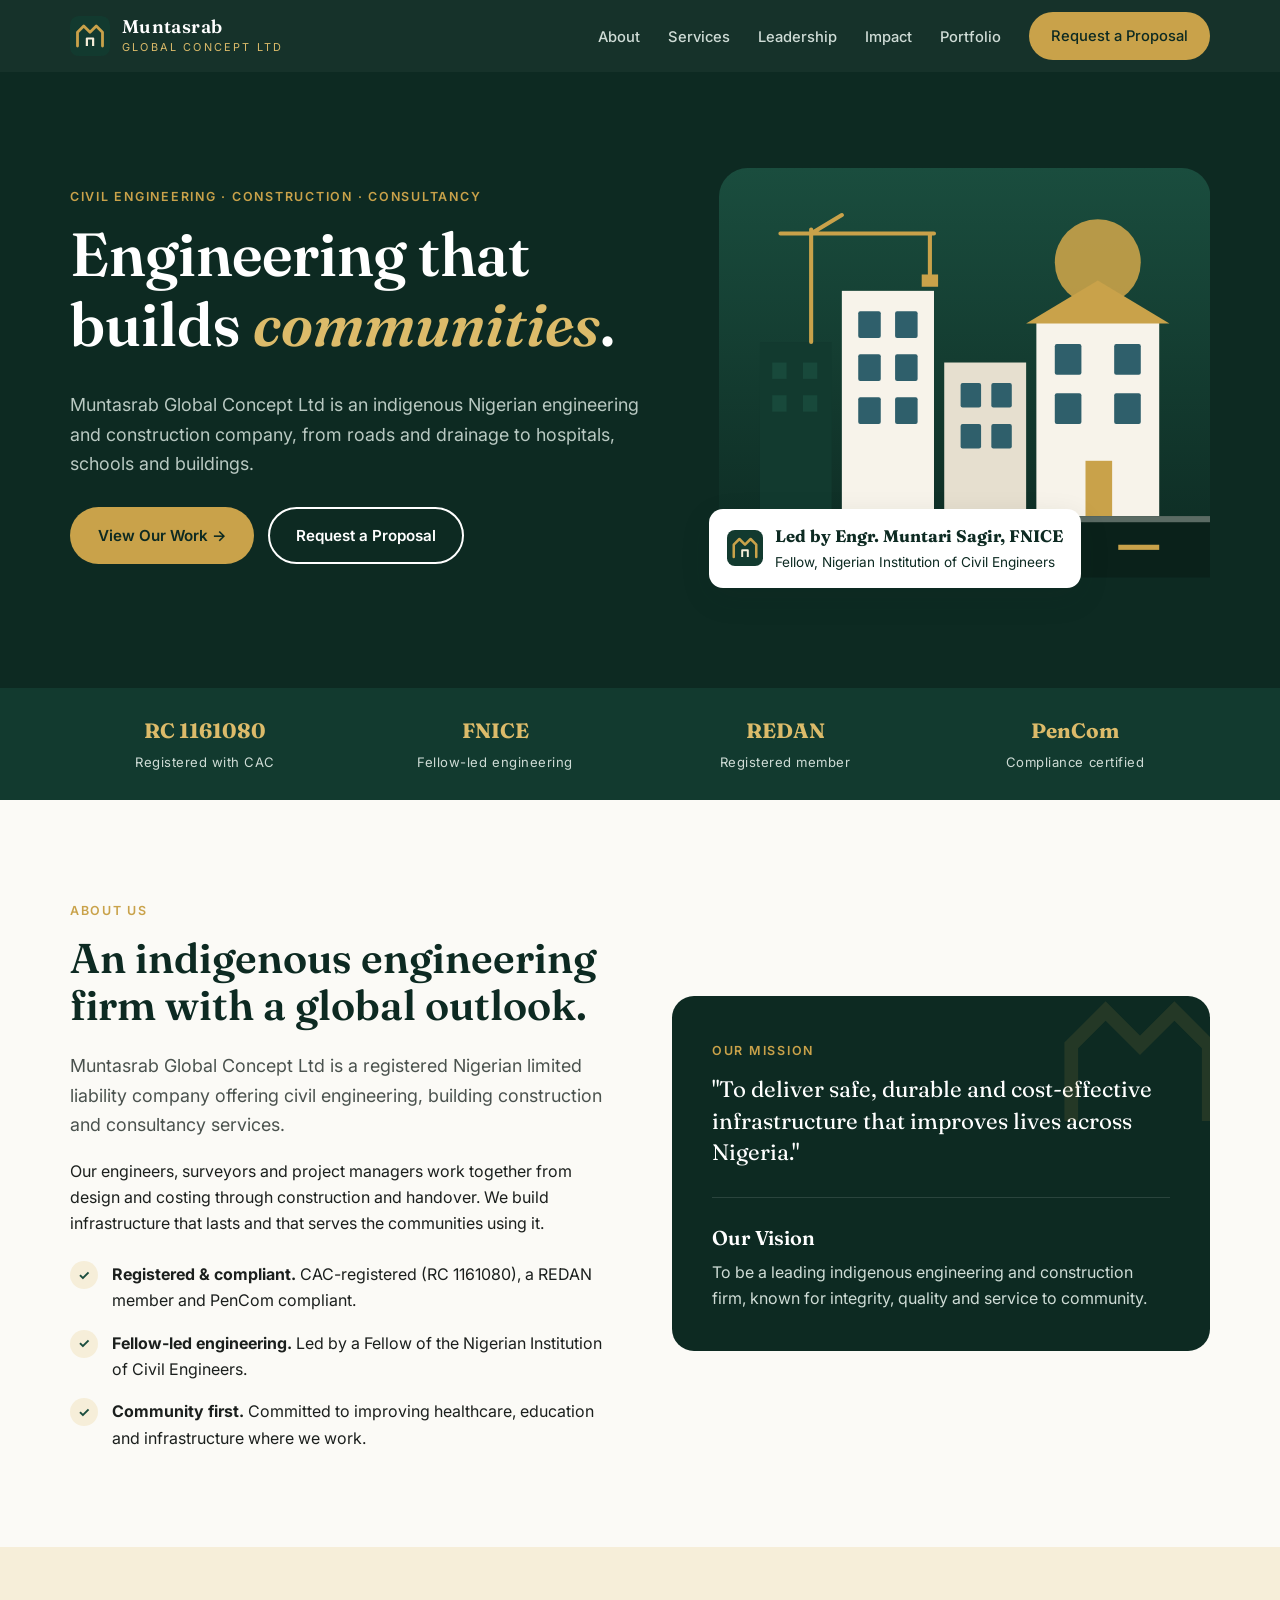
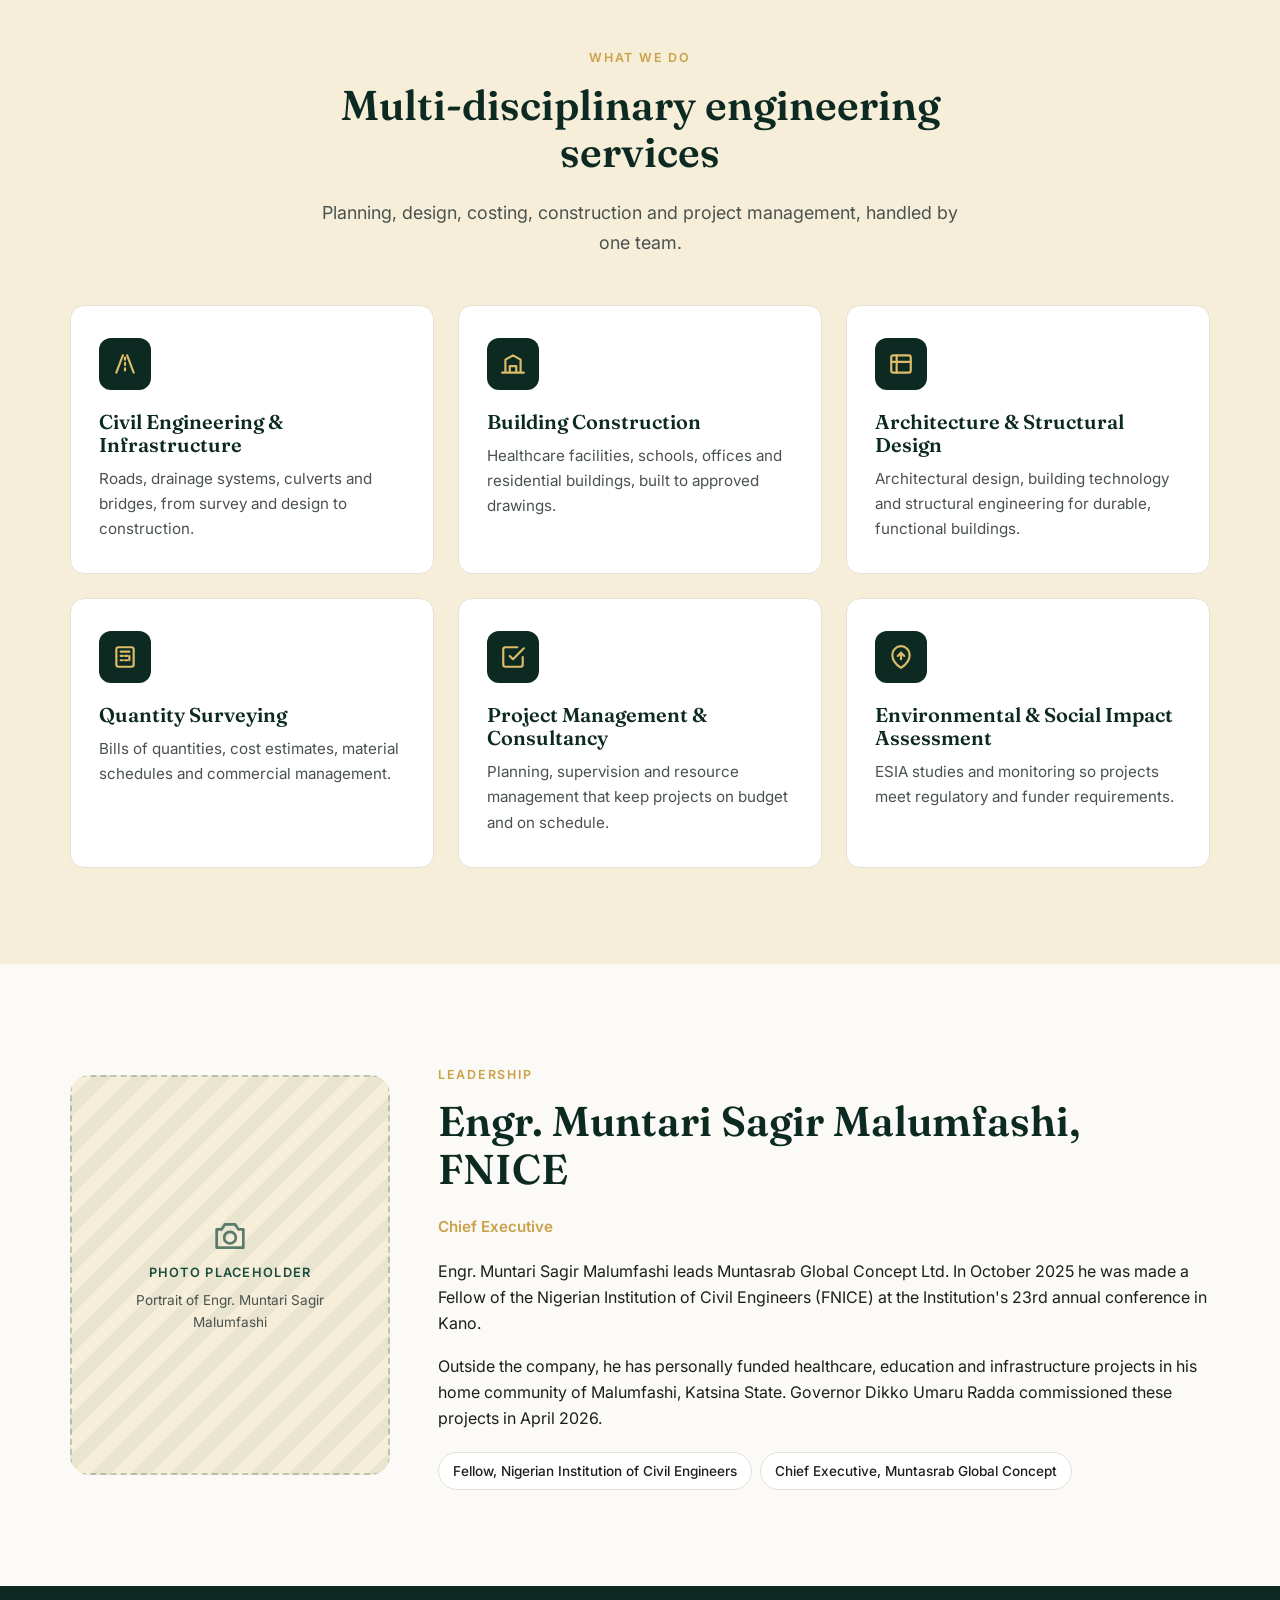
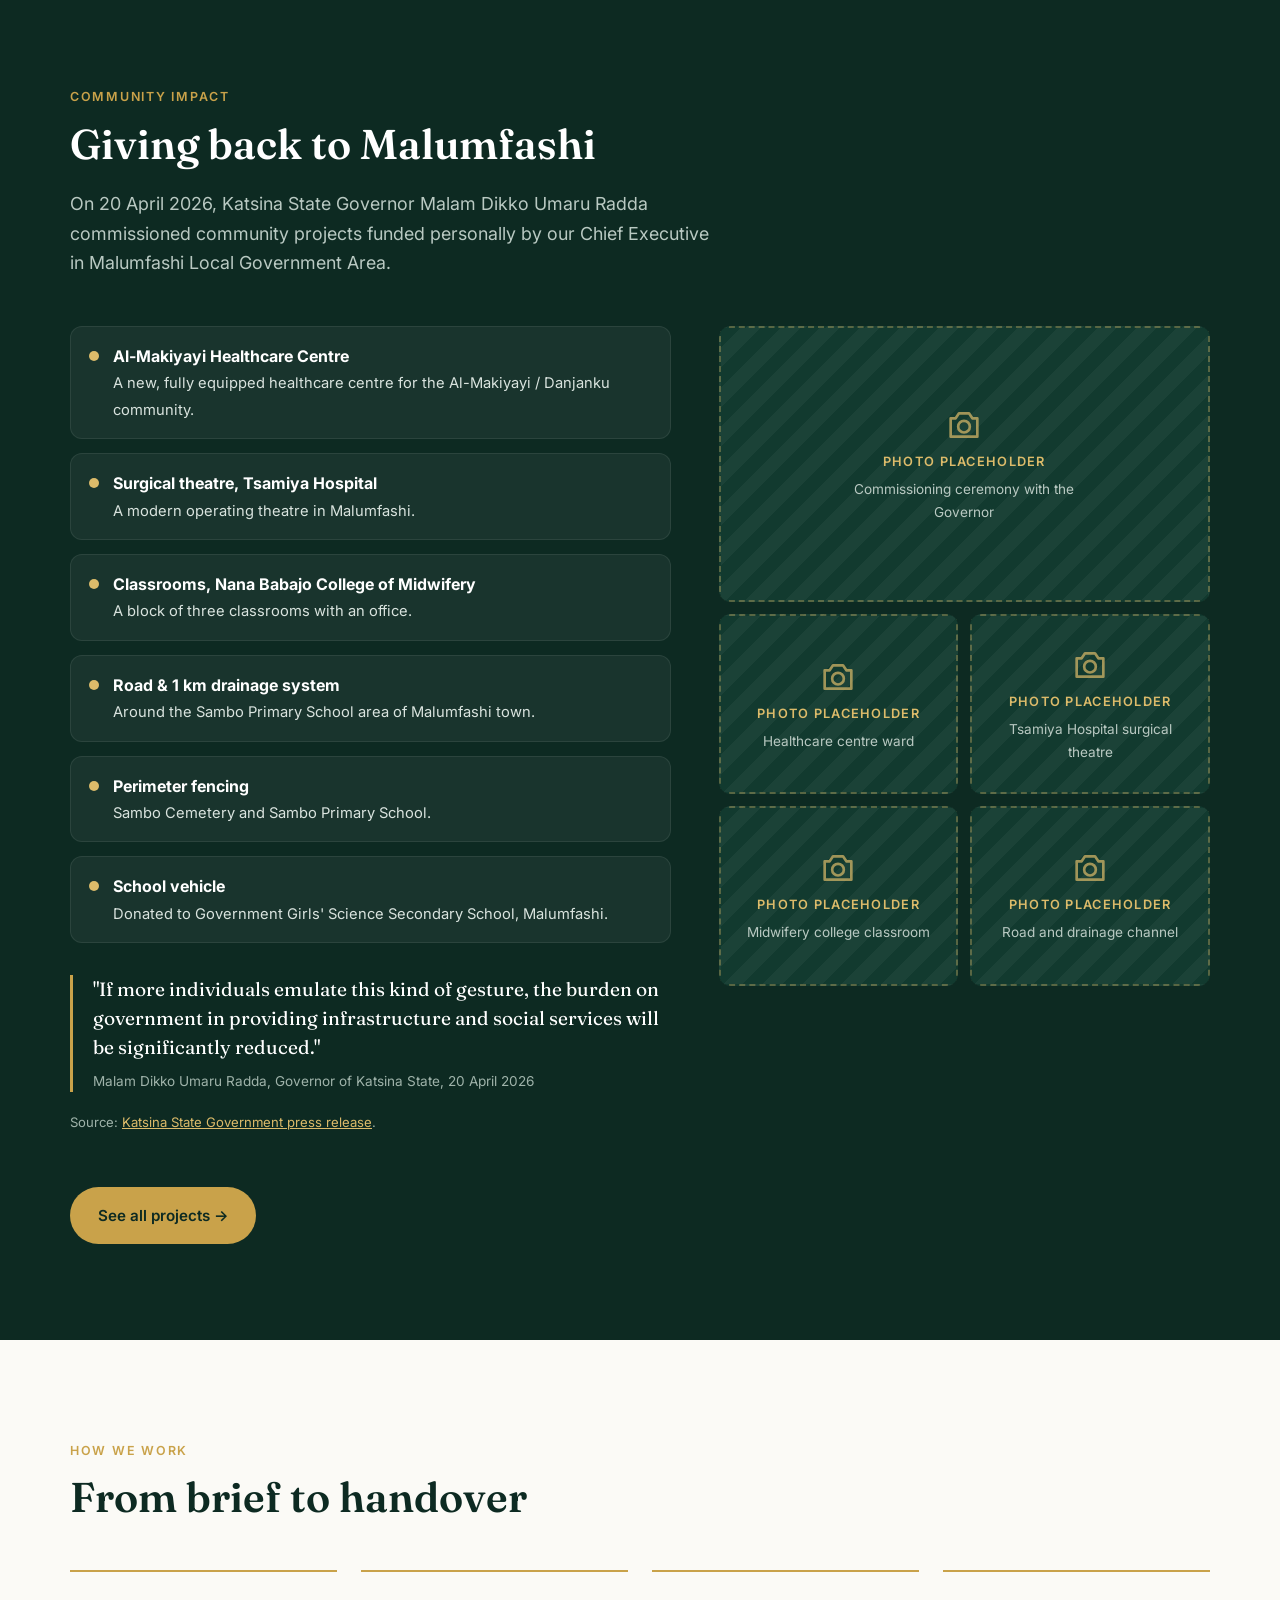
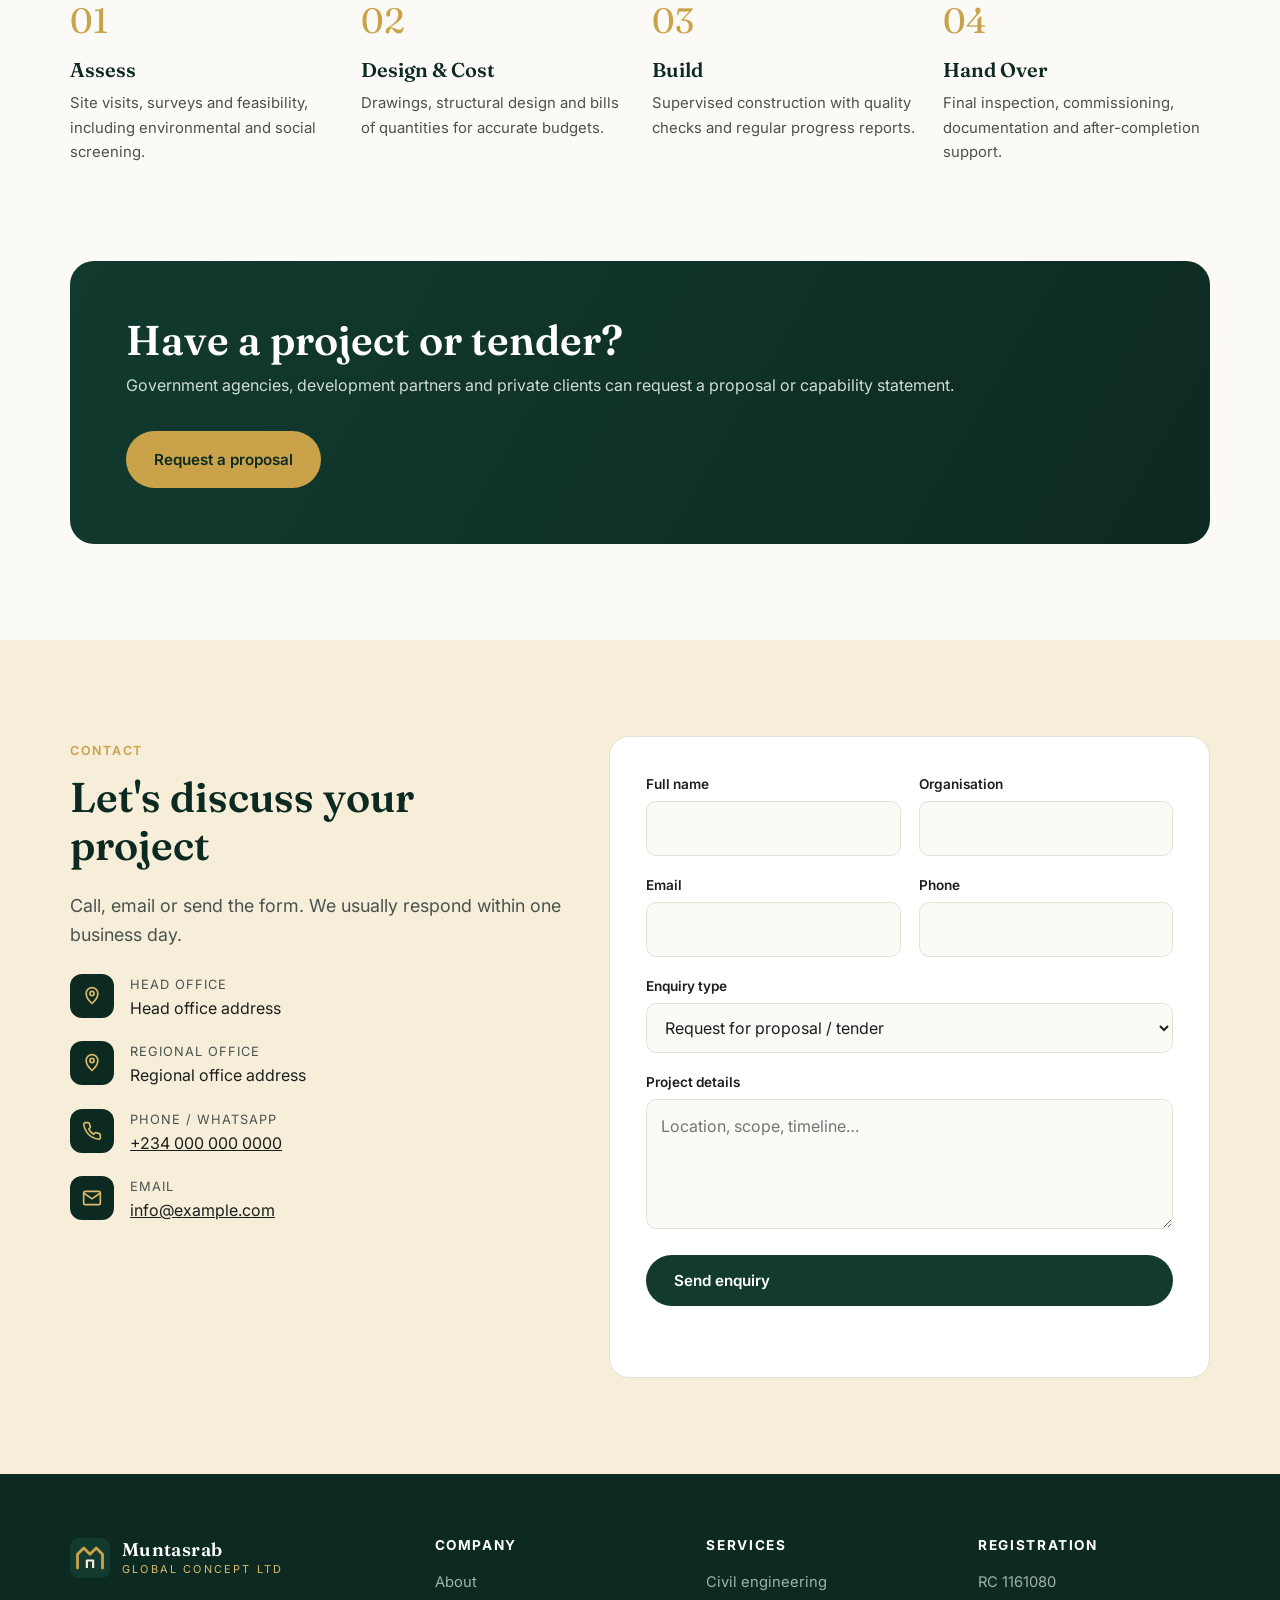
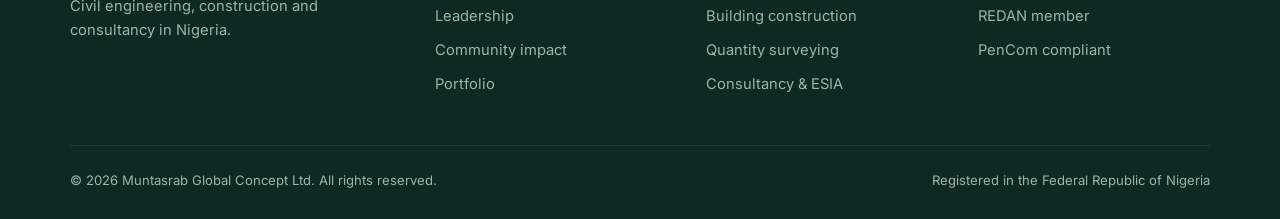
==== commit b66a34ad: "Rebuild site around confirmed company facts, with photo placeholders Reframe as a civil engineering " ====
--- a/index.html
+++ b/index.html
@@ -3,10 +3,10 @@
 <head>
   <meta charset="utf-8">
   <meta name="viewport" content="width=device-width, initial-scale=1">
-  <title>Muntasrab Global Concept Ltd — Real Estate Development &amp; Construction</title>
-  <meta name="description" content="Muntasrab Global Concept Ltd is a Nigerian real estate development and construction company (RC 1161080) and a member of the Real Estate Developers Association of Nigeria (REDAN).">
+  <title>Muntasrab Global Concept Ltd — Civil Engineering &amp; Construction</title>
+  <meta name="description" content="Muntasrab Global Concept Ltd (RC 1161080) is a Nigerian civil engineering, construction and consultancy company led by Engr. Muntari Sagir Malumfashi, FNICE.">
   <meta property="og:title" content="Muntasrab Global Concept Ltd">
-  <meta property="og:description" content="Real estate development, construction and property services in Nigeria.">
+  <meta property="og:description" content="Civil engineering, building construction and consultancy in Nigeria.">
   <meta property="og:type" content="website">
   <link rel="icon" href="assets/logo.svg" type="image/svg+xml">
   <link rel="preconnect" href="https://fonts.googleapis.com">
@@ -31,9 +31,10 @@
       <ul class="nav-links" id="nav-links">
         <li><a href="#about">About</a></li>
         <li><a href="#services">Services</a></li>
-        <li><a href="#process">Process</a></li>
+        <li><a href="#leadership">Leadership</a></li>
+        <li><a href="#impact">Impact</a></li>
         <li><a href="portfolio.html">Portfolio</a></li>
-        <li><a class="btn btn--gold" href="#contact">Get a Quote</a></li>
+        <li><a class="btn btn--gold" href="#contact">Request a Proposal</a></li>
       </ul>
     </div>
   </header>
@@ -43,12 +44,12 @@
     <section class="hero">
       <div class="container hero-inner">
         <div>
-          <span class="eyebrow">Real Estate · Construction · Property</span>
-          <h1>Building homes and spaces Nigerians are <em>proud</em> to own.</h1>
-          <p class="lead">Muntasrab Global Concept Ltd develops, builds and manages residential and commercial property — from land acquisition and design to construction and handover.</p>
+          <span class="eyebrow">Civil Engineering · Construction · Consultancy</span>
+          <h1>Engineering that builds <em>communities</em>.</h1>
+          <p class="lead">Muntasrab Global Concept Ltd is an indigenous Nigerian engineering and construction company, from roads and drainage to hospitals, schools and buildings.</p>
           <div class="hero-actions">
-            <a class="btn btn--gold" href="portfolio.html">View Our Portfolio →</a>
-            <a class="btn btn--outline" href="#contact">Talk to Us</a>
+            <a class="btn btn--gold" href="portfolio.html">View Our Work →</a>
+            <a class="btn btn--outline" href="#contact">Request a Proposal</a>
           </div>
         </div>
         <div class="hero-art">
@@ -60,7 +61,6 @@
             </defs>
             <rect width="480" height="400" rx="28" fill="url(#hs)"/>
             <circle cx="370" cy="92" r="42" fill="#c9a24a" opacity="0.9"/>
-            <!-- skyline -->
             <rect x="40" y="170" width="70" height="170" fill="#123a2f"/>
             <rect x="120" y="120" width="90" height="220" fill="#f7f3ea"/>
             <rect x="220" y="190" width="80" height="150" fill="#e6dfcf"/>
@@ -80,17 +80,18 @@
               <rect x="52" y="222" width="14" height="16"/><rect x="82" y="222" width="14" height="16"/>
             </g>
             <rect x="358" y="286" width="26" height="54" fill="#c9a24a"/>
-            <!-- crane -->
             <g stroke="#c9a24a" stroke-width="4" fill="none" stroke-linecap="round">
               <path d="M90 170V60M60 64h150M90 64l30 -18M206 64v40"/>
             </g>
             <rect x="198" y="104" width="16" height="12" fill="#c9a24a"/>
+            <!-- road with drainage -->
             <rect x="0" y="340" width="480" height="60" fill="#0a211a"/>
-            <rect x="0" y="340" width="480" height="4" fill="#c9a24a" opacity="0.6"/>
+            <rect x="0" y="340" width="480" height="6" fill="#5b6b64"/>
+            <g fill="#c9a24a"><rect x="30" y="368" width="40" height="5"/><rect x="120" y="368" width="40" height="5"/><rect x="210" y="368" width="40" height="5"/><rect x="300" y="368" width="40" height="5"/><rect x="390" y="368" width="40" height="5"/></g>
           </svg>
           <div class="hero-badge">
             <img src="assets/logo.svg" alt="" width="36" height="36">
-            <div><strong>REDAN Member</strong>Real Estate Developers Association of Nigeria</div>
+            <div><strong>Led by Engr. Muntari Sagir, FNICE</strong>Fellow, Nigerian Institution of Civil Engineers</div>
           </div>
         </div>
       </div>
@@ -100,9 +101,9 @@
     <section class="creds" aria-label="Company credentials">
       <div class="container creds-grid">
         <div><strong>RC 1161080</strong><span>Registered with CAC</span></div>
+        <div><strong>FNICE</strong><span>Fellow-led engineering</span></div>
         <div><strong>REDAN</strong><span>Registered member</span></div>
         <div><strong>PenCom</strong><span>Compliance certified</span></div>
-        <div><strong>End-to-end</strong><span>Land to handover</span></div>
       </div>
     </section>
 
@@ -111,98 +112,139 @@
       <div class="container split">
         <div class="reveal">
           <span class="eyebrow">About Us</span>
-          <h2>A trusted Nigerian developer with a global outlook.</h2>
-          <p class="lead">Muntasrab Global Concept Ltd is a registered Nigerian limited liability company working in real estate development and construction.</p>
-          <p>We believe good property starts with clear title, sound engineering and honest communication. We take care of each stage for our clients, from sourcing land and getting approvals to building and finishing, so owners and investors can buy with confidence.</p>
+          <h2>An indigenous engineering firm with a global outlook.</h2>
+          <p class="lead">Muntasrab Global Concept Ltd is a registered Nigerian limited liability company offering civil engineering, building construction and consultancy services.</p>
+          <!-- TODO: confirm this description with the company -->
+          <p>Our engineers, surveyors and project managers work together from design and costing through construction and handover. We build infrastructure that lasts and that serves the communities using it.</p>
           <ul class="value-list">
-            <li><span class="tick">✓</span><div><strong>Verified &amp; compliant.</strong> Registered with the Corporate Affairs Commission, a REDAN member and PenCom compliant.</div></li>
-            <li><span class="tick">✓</span><div><strong>Quality you can inspect.</strong> Supervised construction, tested materials and transparent progress reports.</div></li>
-            <li><span class="tick">✓</span><div><strong>Clear documentation.</strong> Proper title, survey and allocation paperwork on every transaction.</div></li>
+            <li><span class="tick">✓</span><div><strong>Registered &amp; compliant.</strong> CAC-registered (RC 1161080), a REDAN member and PenCom compliant.</div></li>
+            <li><span class="tick">✓</span><div><strong>Fellow-led engineering.</strong> Led by a Fellow of the Nigerian Institution of Civil Engineers.</div></li>
+            <li><span class="tick">✓</span><div><strong>Community first.</strong> Committed to improving healthcare, education and infrastructure where we work.</div></li>
           </ul>
         </div>
         <div class="about-card reveal">
           <svg class="pattern" viewBox="0 0 64 64" aria-hidden="true"><path d="M12 48V26l10-10 10 10 10-10 10 10v22" fill="none" stroke="#c9a24a" stroke-width="4"/></svg>
           <span class="eyebrow">Our Mission</span>
-          <p class="quote">"To deliver secure, well-built and affordable property that adds lasting value for families, businesses and communities."</p>
+          <!-- TODO: confirm mission and vision wording with the company -->
+          <p class="quote">"To deliver safe, durable and cost-effective infrastructure that improves lives across Nigeria."</p>
           <hr style="border:0;border-top:1px solid rgba(255,255,255,.12);margin:28px 0">
           <h3>Our Vision</h3>
-          <p style="margin:0">To be one of Nigeria's most trusted names in property development, known for integrity, quality and on-time delivery.</p>
+          <p style="margin:0">To be a leading indigenous engineering and construction firm, known for integrity, quality and service to community.</p>
         </div>
       </div>
     </section>
 
     <!-- Services -->
+    <!-- TODO: confirm the service list with the company -->
     <section class="section section--tint" id="services">
       <div class="container">
         <div class="section-head section-head--center reveal">
           <span class="eyebrow">What We Do</span>
-          <h2>Property services under one roof</h2>
-          <p class="lead">We handle the whole project, from the first site visit to handing over the keys.</p>
+          <h2>Multi-disciplinary engineering services</h2>
+          <p class="lead">Planning, design, costing, construction and project management, handled by one team.</p>
         </div>
         <div class="grid-3">
           <article class="card reveal">
-            <div class="card-icon"><svg viewBox="0 0 24 24" fill="none" stroke="currentColor" stroke-width="2" stroke-linecap="round" stroke-linejoin="round"><path d="M3 11l9-7 9 7v9a1 1 0 0 1-1 1h-5v-6h-6v6H4a1 1 0 0 1-1-1z"/></svg></div>
-            <h3>Real Estate Development</h3>
-            <p>Planning and delivery of residential estates, housing units and mixed-use developments.</p>
+            <div class="card-icon"><svg viewBox="0 0 24 24" fill="none" stroke="currentColor" stroke-width="2" stroke-linecap="round" stroke-linejoin="round"><path d="M4 20L10 4M20 20L14 4M12 6v2M12 11v2M12 16v2"/></svg></div>
+            <h3>Civil Engineering &amp; Infrastructure</h3>
+            <p>Roads, drainage systems, culverts and bridges, from survey and design to construction.</p>
           </article>
           <article class="card reveal">
             <div class="card-icon"><svg viewBox="0 0 24 24" fill="none" stroke="currentColor" stroke-width="2" stroke-linecap="round" stroke-linejoin="round"><path d="M2 20h20M5 20V8l7-4 7 4v12M9 20v-6h6v6"/></svg></div>
             <h3>Building Construction</h3>
-            <p>Residential and commercial construction built to approved drawings and supervised by qualified engineers.</p>
-          </article>
-          <article class="card reveal">
-            <div class="card-icon"><svg viewBox="0 0 24 24" fill="none" stroke="currentColor" stroke-width="2" stroke-linecap="round" stroke-linejoin="round"><path d="M3 6l6-3 6 3 6-3v15l-6 3-6-3-6 3z"/><path d="M9 3v15M15 6v15"/></svg></div>
-            <h3>Land Acquisition &amp; Sales</h3>
-            <p>Sourcing, verifying and selling land and serviced plots with proper title and survey documents.</p>
-          </article>
-          <article class="card reveal">
-            <div class="card-icon"><svg viewBox="0 0 24 24" fill="none" stroke="currentColor" stroke-width="2" stroke-linecap="round" stroke-linejoin="round"><path d="M14.7 6.3a4 4 0 0 0-5.4 5.4L3 18l3 3 6.3-6.3a4 4 0 0 0 5.4-5.4l-2.6 2.6-2.4-.6-.6-2.4z"/></svg></div>
-            <h3>Renovation &amp; Remodelling</h3>
-            <p>Upgrading existing buildings: roofing, finishing, extensions, and electrical and plumbing retrofits.</p>
+            <p>Healthcare facilities, schools, offices and residential buildings, built to approved drawings.</p>
           </article>
           <article class="card reveal">
             <div class="card-icon"><svg viewBox="0 0 24 24" fill="none" stroke="currentColor" stroke-width="2" stroke-linecap="round" stroke-linejoin="round"><rect x="3" y="4" width="18" height="16" rx="2"/><path d="M3 10h18M8 4v16"/></svg></div>
-            <h3>Design &amp; Project Management</h3>
-            <p>Architectural concepts, cost planning and on-site management so projects stay on budget and on schedule.</p>
-          </article>
-          <article class="card reveal">
-            <div class="card-icon"><svg viewBox="0 0 24 24" fill="none" stroke="currentColor" stroke-width="2" stroke-linecap="round" stroke-linejoin="round"><circle cx="12" cy="8" r="4"/><path d="M4 21c0-4 4-6 8-6s8 2 8 6"/></svg></div>
-            <h3>Property Management &amp; Advisory</h3>
-            <p>Letting, facility maintenance and investment advice to help owners get the most from their property.</p>
-          </article>
-        </div>
+            <h3>Architecture &amp; Structural Design</h3>
+            <p>Architectural design, building technology and structural engineering for durable, functional buildings.</p>
+          </article>
+          <article class="card reveal">
+            <div class="card-icon"><svg viewBox="0 0 24 24" fill="none" stroke="currentColor" stroke-width="2" stroke-linecap="round" stroke-linejoin="round"><rect x="4" y="3" width="16" height="18" rx="2"/><path d="M8 7h8M8 11h2M12 11h2M8 15h2M12 15h2M16 11v4"/></svg></div>
+            <h3>Quantity Surveying</h3>
+            <p>Bills of quantities, cost estimates, material schedules and commercial management.</p>
+          </article>
+          <article class="card reveal">
+            <div class="card-icon"><svg viewBox="0 0 24 24" fill="none" stroke="currentColor" stroke-width="2" stroke-linecap="round" stroke-linejoin="round"><path d="M9 11l3 3L22 4"/><path d="M21 12v7a2 2 0 0 1-2 2H5a2 2 0 0 1-2-2V5a2 2 0 0 1 2-2h11"/></svg></div>
+            <h3>Project Management &amp; Consultancy</h3>
+            <p>Planning, supervision and resource management that keep projects on budget and on schedule.</p>
+          </article>
+          <article class="card reveal">
+            <div class="card-icon"><svg viewBox="0 0 24 24" fill="none" stroke="currentColor" stroke-width="2" stroke-linecap="round" stroke-linejoin="round"><path d="M12 22c5-3 8-7 8-12a8 8 0 0 0-16 0c0 5 3 9 8 12z"/><path d="M12 14V8M9 11l3-3 3 3"/></svg></div>
+            <h3>Environmental &amp; Social Impact Assessment</h3>
+            <p>ESIA studies and monitoring so projects meet regulatory and funder requirements.</p>
+          </article>
+        </div>
+      </div>
+    </section>
+
+    <!-- Leadership -->
+    <section class="section" id="leadership">
+      <div class="container leader">
+        <div class="leader-photo reveal" data-photo="Portrait of Engr. Muntari Sagir Malumfashi"></div>
+        <div class="reveal">
+          <span class="eyebrow">Leadership</span>
+          <h2>Engr. Muntari Sagir Malumfashi, FNICE</h2>
+          <p class="leader-role">Chief Executive</p>
+          <p>Engr. Muntari Sagir Malumfashi leads Muntasrab Global Concept Ltd. In October 2025 he was made a Fellow of the Nigerian Institution of Civil Engineers (FNICE) at the Institution's 23rd annual conference in Kano.</p>
+          <p>Outside the company, he has personally funded healthcare, education and infrastructure projects in his home community of Malumfashi, Katsina State. Governor Dikko Umaru Radda commissioned these projects in April 2026.</p>
+          <ul class="creds-list">
+            <li>Fellow, Nigerian Institution of Civil Engineers</li>
+            <li>Chief Executive, Muntasrab Global Concept</li>
+          </ul>
+        </div>
+      </div>
+    </section>
+
+    <!-- Community impact -->
+    <section class="section section--dark" id="impact">
+      <div class="container">
+        <div class="section-head reveal">
+          <span class="eyebrow">Community Impact</span>
+          <h2>Giving back to Malumfashi</h2>
+          <p class="lead" style="color:#b9c9c2">On 20 April 2026, Katsina State Governor Malam Dikko Umaru Radda commissioned community projects funded personally by our Chief Executive in Malumfashi Local Government Area.</p>
+        </div>
+        <div class="impact-grid">
+          <div class="reveal">
+            <ul class="impact-list">
+              <li><span class="dot"></span><div><strong>Al-Makiyayi Healthcare Centre</strong><span>A new, fully equipped healthcare centre for the Al-Makiyayi / Danjanku community.</span></div></li>
+              <li><span class="dot"></span><div><strong>Surgical theatre, Tsamiya Hospital</strong><span>A modern operating theatre in Malumfashi.</span></div></li>
+              <li><span class="dot"></span><div><strong>Classrooms, Nana Babajo College of Midwifery</strong><span>A block of three classrooms with an office.</span></div></li>
+              <li><span class="dot"></span><div><strong>Road &amp; 1 km drainage system</strong><span>Around the Sambo Primary School area of Malumfashi town.</span></div></li>
+              <li><span class="dot"></span><div><strong>Perimeter fencing</strong><span>Sambo Cemetery and Sambo Primary School.</span></div></li>
+              <li><span class="dot"></span><div><strong>School vehicle</strong><span>Donated to Government Girls' Science Secondary School, Malumfashi.</span></div></li>
+            </ul>
+            <blockquote class="pull-quote">
+              "If more individuals emulate this kind of gesture, the burden on government in providing infrastructure and social services will be significantly reduced."
+              <cite>Malam Dikko Umaru Radda, Governor of Katsina State, 20 April 2026</cite>
+            </blockquote>
+            <p class="source-note">Source: <a href="https://katsinastate.gov.ng/2026/04/20/governor-radda-urges-affluent-individuals-to-support-community-development/" target="_blank" rel="noopener">Katsina State Government press release</a>.</p>
+          </div>
+          <div class="impact-photos reveal">
+            <div data-photo="Commissioning ceremony with the Governor"></div>
+            <div data-photo="Healthcare centre ward"></div>
+            <div data-photo="Tsamiya Hospital surgical theatre"></div>
+            <div data-photo="Midwifery college classroom"></div>
+            <div data-photo="Road and drainage channel"></div>
+          </div>
+        </div>
+        <div style="margin-top:40px"><a class="btn btn--gold" href="portfolio.html">See all projects →</a></div>
       </div>
     </section>
 
     <!-- Process -->
-    <section class="section section--dark" id="process">
+    <section class="section" id="process">
       <div class="container">
         <div class="section-head reveal">
           <span class="eyebrow">How We Work</span>
-          <h2>A simple, transparent process</h2>
-        </div>
-        <div class="steps">
-          <div class="step reveal"><h3>Consult</h3><p>We listen to your goals and budget, and visit the site or suggest suitable locations.</p></div>
-          <div class="step reveal"><h3>Plan &amp; Design</h3><p>Drawings, bill of quantities, timelines and the necessary approvals.</p></div>
-          <div class="step reveal"><h3>Build</h3><p>Supervised construction with regular photo and progress updates.</p></div>
-          <div class="step reveal"><h3>Handover</h3><p>Final inspection, documentation and keys, with after-sales support.</p></div>
-        </div>
-      </div>
-    </section>
-
-    <!-- Featured projects -->
-    <section class="section" id="projects">
-      <div class="container">
-        <div class="section-head reveal" style="display:flex;justify-content:space-between;align-items:flex-end;max-width:none;gap:24px;flex-wrap:wrap">
-          <div>
-            <span class="eyebrow">Featured Work</span>
-            <h2 style="margin:0">Selected projects</h2>
-          </div>
-          <a class="btn btn--green" href="portfolio.html">See full portfolio →</a>
-        </div>
-        <!-- TODO: remove this note once js/projects.js contains real projects -->
-        <p class="sample-note">Sample projects shown for layout. Replace them with real Muntasrab projects in <code>js/projects.js</code>.</p>
-        <div class="project-grid" data-project-grid data-limit="3"></div>
+          <h2>From brief to handover</h2>
+        </div>
+        <div class="steps steps--light">
+          <div class="step reveal"><h3>Assess</h3><p>Site visits, surveys and feasibility, including environmental and social screening.</p></div>
+          <div class="step reveal"><h3>Design &amp; Cost</h3><p>Drawings, structural design and bills of quantities for accurate budgets.</p></div>
+          <div class="step reveal"><h3>Build</h3><p>Supervised construction with quality checks and regular progress reports.</p></div>
+          <div class="step reveal"><h3>Hand Over</h3><p>Final inspection, commissioning, documentation and after-completion support.</p></div>
+        </div>
       </div>
     </section>
 
@@ -210,10 +252,10 @@
     <section class="container" style="padding-bottom:96px">
       <div class="cta-band reveal">
         <div>
-          <h2>Planning to build, buy or invest?</h2>
-          <p>Tell us about your project and we'll get back to you with a clear plan and quote.</p>
-        </div>
-        <a class="btn btn--gold" href="#contact">Start a conversation</a>
+          <h2>Have a project or tender?</h2>
+          <p>Government agencies, development partners and private clients can request a proposal or capability statement.</p>
+        </div>
+        <a class="btn btn--gold" href="#contact">Request a proposal</a>
       </div>
     </section>
 
@@ -222,13 +264,17 @@
       <div class="container contact-grid">
         <div class="reveal">
           <span class="eyebrow">Contact</span>
-          <h2>Let's talk about your property</h2>
+          <h2>Let's discuss your project</h2>
           <p class="lead">Call, email or send the form. We usually respond within one business day.</p>
-          <!-- TODO: replace the placeholder contact details below with the company's real details -->
+          <!-- TODO: replace every placeholder below with the company's confirmed details -->
           <ul class="contact-list">
             <li>
               <span class="ico"><svg viewBox="0 0 24 24" fill="none" stroke="currentColor" stroke-width="2"><path d="M12 21s-7-6.2-7-12a7 7 0 0 1 14 0c0 5.8-7 12-7 12z"/><circle cx="12" cy="9" r="2.5"/></svg></span>
-              <div><small>Office</small>Office address, City, Nigeria</div>
+              <div><small>Head office</small>Head office address</div>
+            </li>
+            <li>
+              <span class="ico"><svg viewBox="0 0 24 24" fill="none" stroke="currentColor" stroke-width="2"><path d="M12 21s-7-6.2-7-12a7 7 0 0 1 14 0c0 5.8-7 12-7 12z"/><circle cx="12" cy="9" r="2.5"/></svg></span>
+              <div><small>Regional office</small>Regional office address</div>
             </li>
             <li>
               <span class="ico"><svg viewBox="0 0 24 24" fill="none" stroke="currentColor" stroke-width="2"><path d="M22 16.9v3a2 2 0 0 1-2.2 2 19.8 19.8 0 0 1-8.6-3.1 19.5 19.5 0 0 1-6-6A19.8 19.8 0 0 1 2.1 4.2 2 2 0 0 1 4.1 2h3a2 2 0 0 1 2 1.7c.1.9.4 1.8.7 2.7a2 2 0 0 1-.5 2.1L8 9.8a16 16 0 0 0 6 6l1.3-1.3a2 2 0 0 1 2.1-.4c.9.3 1.8.6 2.7.7a2 2 0 0 1 1.7 2z"/></svg></span>
@@ -238,31 +284,30 @@
               <span class="ico"><svg viewBox="0 0 24 24" fill="none" stroke="currentColor" stroke-width="2"><rect x="2" y="4" width="20" height="16" rx="2"/><path d="M22 6l-10 7L2 6"/></svg></span>
               <div><small>Email</small><a href="mailto:info@example.com">info@example.com</a></div>
             </li>
-            <li>
-              <span class="ico"><svg viewBox="0 0 24 24" fill="none" stroke="currentColor" stroke-width="2"><circle cx="12" cy="12" r="9"/><path d="M12 7v5l3 2"/></svg></span>
-              <div><small>Office hours</small>Mon – Fri, 8:00 – 17:00 · Sat, 9:00 – 14:00</div>
-            </li>
           </ul>
         </div>
         <form class="form reveal" id="contact-form" data-email="info@example.com">
           <div class="form-row">
             <div class="field"><label for="f-name">Full name</label><input id="f-name" name="name" required autocomplete="name"></div>
+            <div class="field"><label for="f-org">Organisation</label><input id="f-org" name="org" autocomplete="organization"></div>
+          </div>
+          <div class="form-row">
+            <div class="field"><label for="f-email">Email</label><input id="f-email" name="email" type="email" required autocomplete="email"></div>
             <div class="field"><label for="f-phone">Phone</label><input id="f-phone" name="phone" type="tel" autocomplete="tel"></div>
           </div>
-          <div class="field"><label for="f-email">Email</label><input id="f-email" name="email" type="email" required autocomplete="email"></div>
           <div class="field">
-            <label for="f-service">I'm interested in</label>
+            <label for="f-service">Enquiry type</label>
             <select id="f-service" name="service">
-              <option>Buying a property</option>
-              <option>Building / construction</option>
-              <option>Land &amp; plots</option>
-              <option>Renovation</option>
-              <option>Property management</option>
-              <option>Investment / partnership</option>
+              <option>Request for proposal / tender</option>
+              <option>Civil engineering &amp; infrastructure</option>
+              <option>Building construction</option>
+              <option>Quantity surveying</option>
+              <option>Consultancy / ESIA</option>
+              <option>Careers</option>
               <option>Other</option>
             </select>
           </div>
-          <div class="field"><label for="f-msg">Project details</label><textarea id="f-msg" name="message" required placeholder="Location, budget, timeline…"></textarea></div>
+          <div class="field"><label for="f-msg">Project details</label><textarea id="f-msg" name="message" required placeholder="Location, scope, timeline…"></textarea></div>
           <button class="btn btn--green" type="submit">Send enquiry</button>
           <p class="form-status" role="status" aria-live="polite"></p>
         </form>
@@ -278,15 +323,15 @@
             <img class="brand-mark" src="assets/logo.svg" alt="">
             <span class="brand-text"><span class="brand-name">Muntasrab</span><br><span class="brand-sub">Global Concept Ltd</span></span>
           </a>
-          <p style="margin-top:16px">Real estate development, construction and property services in Nigeria.</p>
+          <p style="margin-top:16px">Civil engineering, construction and consultancy in Nigeria.</p>
         </div>
         <div>
           <h4>Company</h4>
-          <ul><li><a href="#about">About</a></li><li><a href="#process">Process</a></li><li><a href="portfolio.html">Portfolio</a></li><li><a href="#contact">Contact</a></li></ul>
+          <ul><li><a href="#about">About</a></li><li><a href="#leadership">Leadership</a></li><li><a href="#impact">Community impact</a></li><li><a href="portfolio.html">Portfolio</a></li></ul>
         </div>
         <div>
           <h4>Services</h4>
-          <ul><li>Development</li><li>Construction</li><li>Land &amp; plots</li><li>Renovation</li></ul>
+          <ul><li>Civil engineering</li><li>Building construction</li><li>Quantity surveying</li><li>Consultancy &amp; ESIA</li></ul>
         </div>
         <div>
           <h4>Registration</h4>
--- a/css/styles.css
+++ b/css/styles.css
@@ -610,3 +610,91 @@
   clip: rect(0 0 0 0);
   white-space: nowrap;
 }
+
+/* ---------- Photo placeholders ---------- */
+.photo-ph {
+  width: 100%;
+  height: 100%;
+  min-height: 160px;
+  display: flex;
+  flex-direction: column;
+  align-items: center;
+  justify-content: center;
+  gap: 6px;
+  padding: 16px;
+  text-align: center;
+  color: var(--green-700);
+  background:
+    repeating-linear-gradient(135deg, transparent 0 14px, rgba(26, 77, 62, 0.06) 14px 28px),
+    var(--gold-100);
+  border: 2px dashed rgba(26, 77, 62, 0.25);
+}
+.photo-ph svg { width: 40px; height: 40px; opacity: 0.7; }
+.photo-ph span { font-weight: 600; font-size: 0.8rem; letter-spacing: 0.1em; text-transform: uppercase; }
+.photo-ph small { font-size: 0.85rem; color: var(--ink-soft); max-width: 260px; }
+.section--dark .photo-ph { background: repeating-linear-gradient(135deg, transparent 0 14px, rgba(255,255,255,0.04) 14px 28px), var(--green-800); color: var(--gold-400); border-color: rgba(220,187,106,0.35); }
+.section--dark .photo-ph small { color: #b9c9c2; }
+
+.project-cat { font-size: 0.75rem; font-weight: 600; letter-spacing: 0.1em; text-transform: uppercase; color: var(--gold-500); }
+.project--slot { border-style: dashed; }
+.project--slot h3 { color: var(--ink-soft); }
+
+/* ---------- Leadership ---------- */
+.leader {
+  display: grid;
+  grid-template-columns: 320px 1fr;
+  gap: 48px;
+  align-items: center;
+}
+@media (max-width: 860px) { .leader { grid-template-columns: 1fr; gap: 28px; } }
+.leader-photo { aspect-ratio: 4 / 5; border-radius: 20px; overflow: hidden; max-width: 320px; }
+.leader-photo img { width: 100%; height: 100%; object-fit: cover; }
+.leader-role { font-size: 0.95rem; color: var(--gold-500); font-weight: 600; margin-bottom: 18px; }
+.leader .creds-list { display: flex; flex-wrap: wrap; gap: 8px; list-style: none; padding: 0; margin: 20px 0 0; }
+.leader .creds-list li { background: var(--white); border: 1px solid var(--line); padding: 7px 14px; border-radius: 999px; font-size: 0.85rem; font-weight: 500; }
+
+/* ---------- Community impact ---------- */
+.impact-grid {
+  display: grid;
+  grid-template-columns: 1.1fr 0.9fr;
+  gap: 48px;
+  align-items: start;
+}
+@media (max-width: 900px) { .impact-grid { grid-template-columns: 1fr; } }
+.impact-list { list-style: none; padding: 0; margin: 0; display: grid; gap: 14px; }
+.impact-list li {
+  display: flex; gap: 14px; align-items: flex-start;
+  padding: 16px 18px; border-radius: 12px;
+  background: rgba(255, 255, 255, 0.05);
+  border: 1px solid rgba(255, 255, 255, 0.08);
+}
+.impact-list .dot { flex-shrink: 0; width: 10px; height: 10px; margin-top: 8px; border-radius: 50%; background: var(--gold-400); }
+.impact-list strong { color: var(--white); display: block; }
+.impact-list span { font-size: 0.92rem; }
+.impact-photos { display: grid; grid-template-columns: 1fr 1fr; gap: 12px; }
+.impact-photos > div { aspect-ratio: 4 / 3; border-radius: 12px; overflow: hidden; }
+.impact-photos > div:first-child { grid-column: span 2; aspect-ratio: 16 / 9; }
+.pull-quote {
+  margin: 32px 0 0;
+  padding-left: 20px;
+  border-left: 3px solid var(--gold-500);
+  font-family: var(--font-display);
+  font-size: 1.2rem;
+  line-height: 1.5;
+  color: var(--white);
+}
+.pull-quote cite { display: block; margin-top: 10px; font-family: var(--font-body); font-size: 0.85rem; font-style: normal; color: #9fb3aa; }
+.source-note { font-size: 0.82rem; color: #9fb3aa; margin-top: 20px; }
+.source-note a { color: var(--gold-400); }
+
+/* ---------- Modal gallery ---------- */
+.modal-gallery { display: grid; grid-template-columns: repeat(auto-fill, minmax(140px, 1fr)); gap: 10px; margin: 0 0 20px; }
+.modal-gallery:empty { display: none; }
+.modal-gallery figure { margin: 0; aspect-ratio: 4 / 3; border-radius: 10px; overflow: hidden; }
+.modal-gallery .photo-ph { min-height: 0; padding: 8px; }
+.modal-gallery .photo-ph svg { width: 24px; height: 24px; }
+.modal-gallery .photo-ph span { display: none; }
+.modal-gallery .photo-ph small { font-size: 0.72rem; }
+.modal-note { font-size: 0.85rem; color: var(--ink-soft); background: var(--paper); border-radius: 10px; padding: 12px 14px; margin-top: 20px; }
+.steps--light .step p { color: var(--ink-soft); }
+.steps--light .step::before { color: var(--gold-500); }
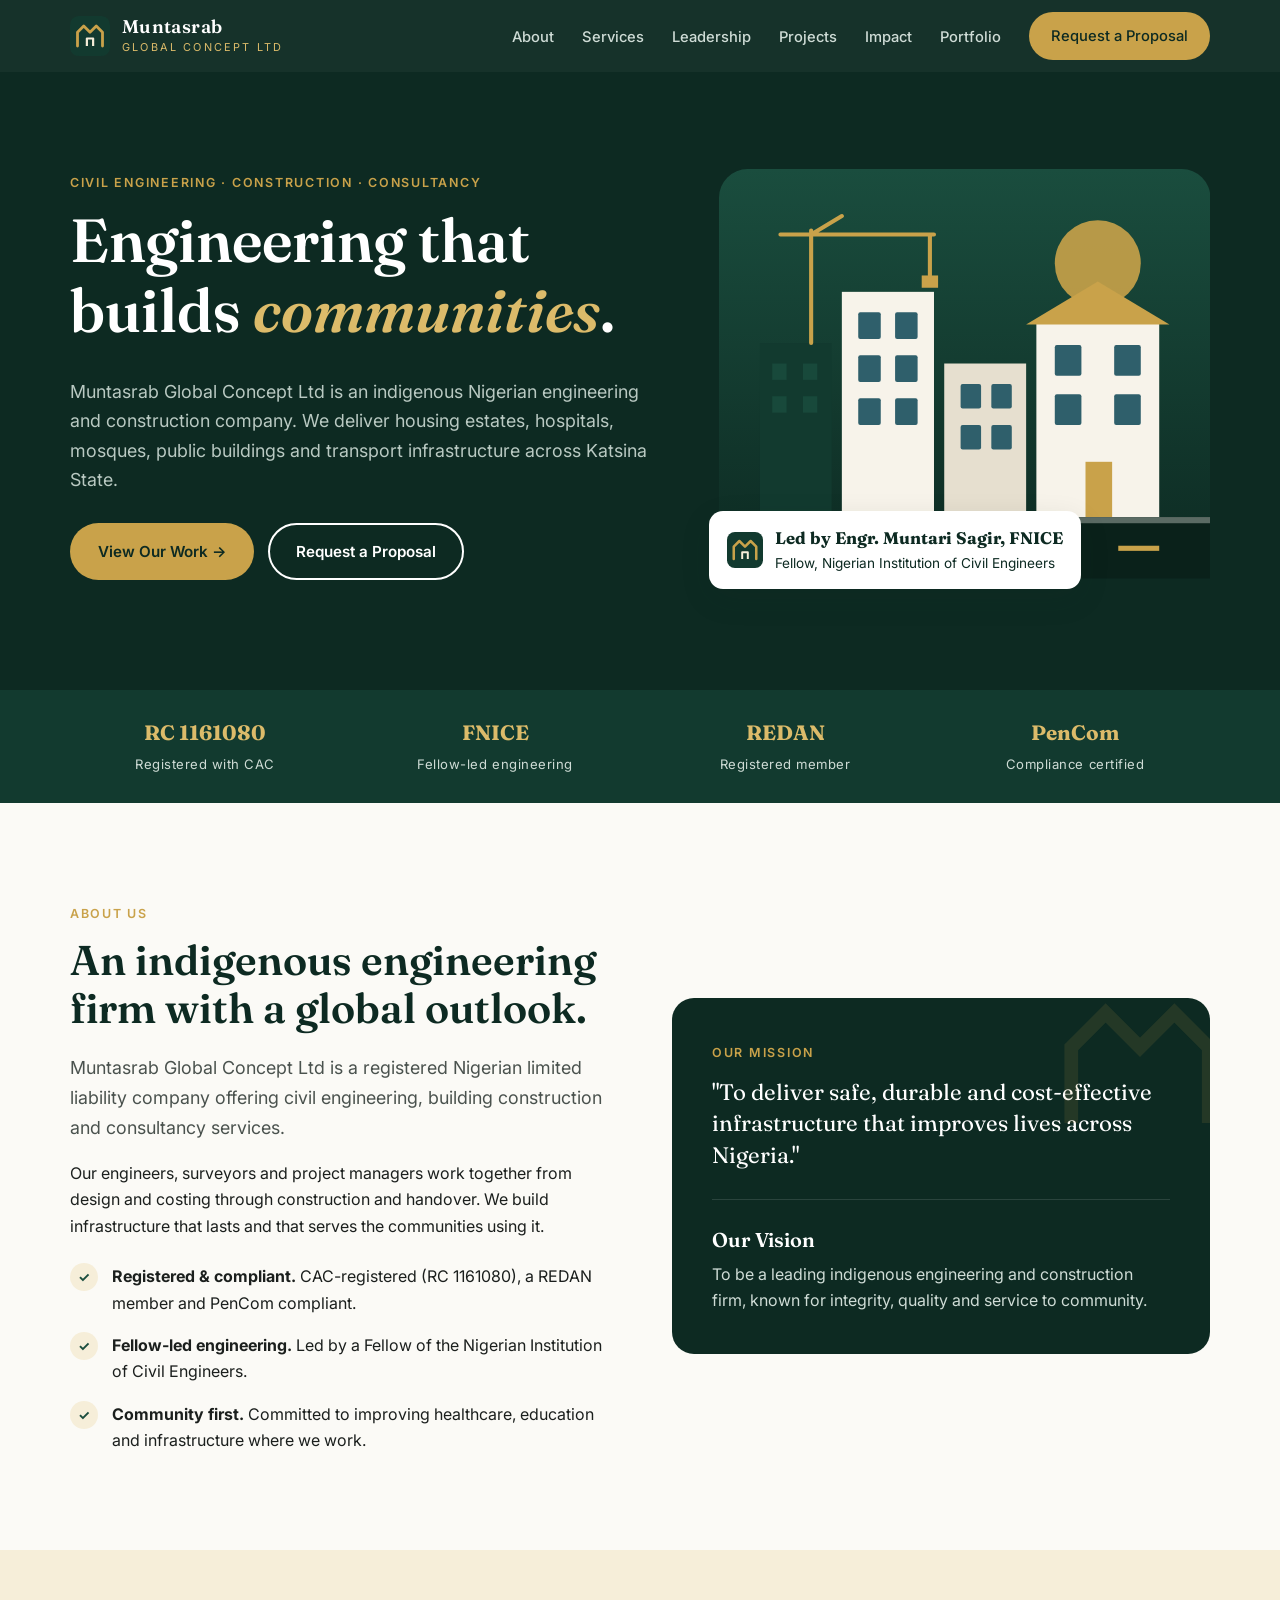
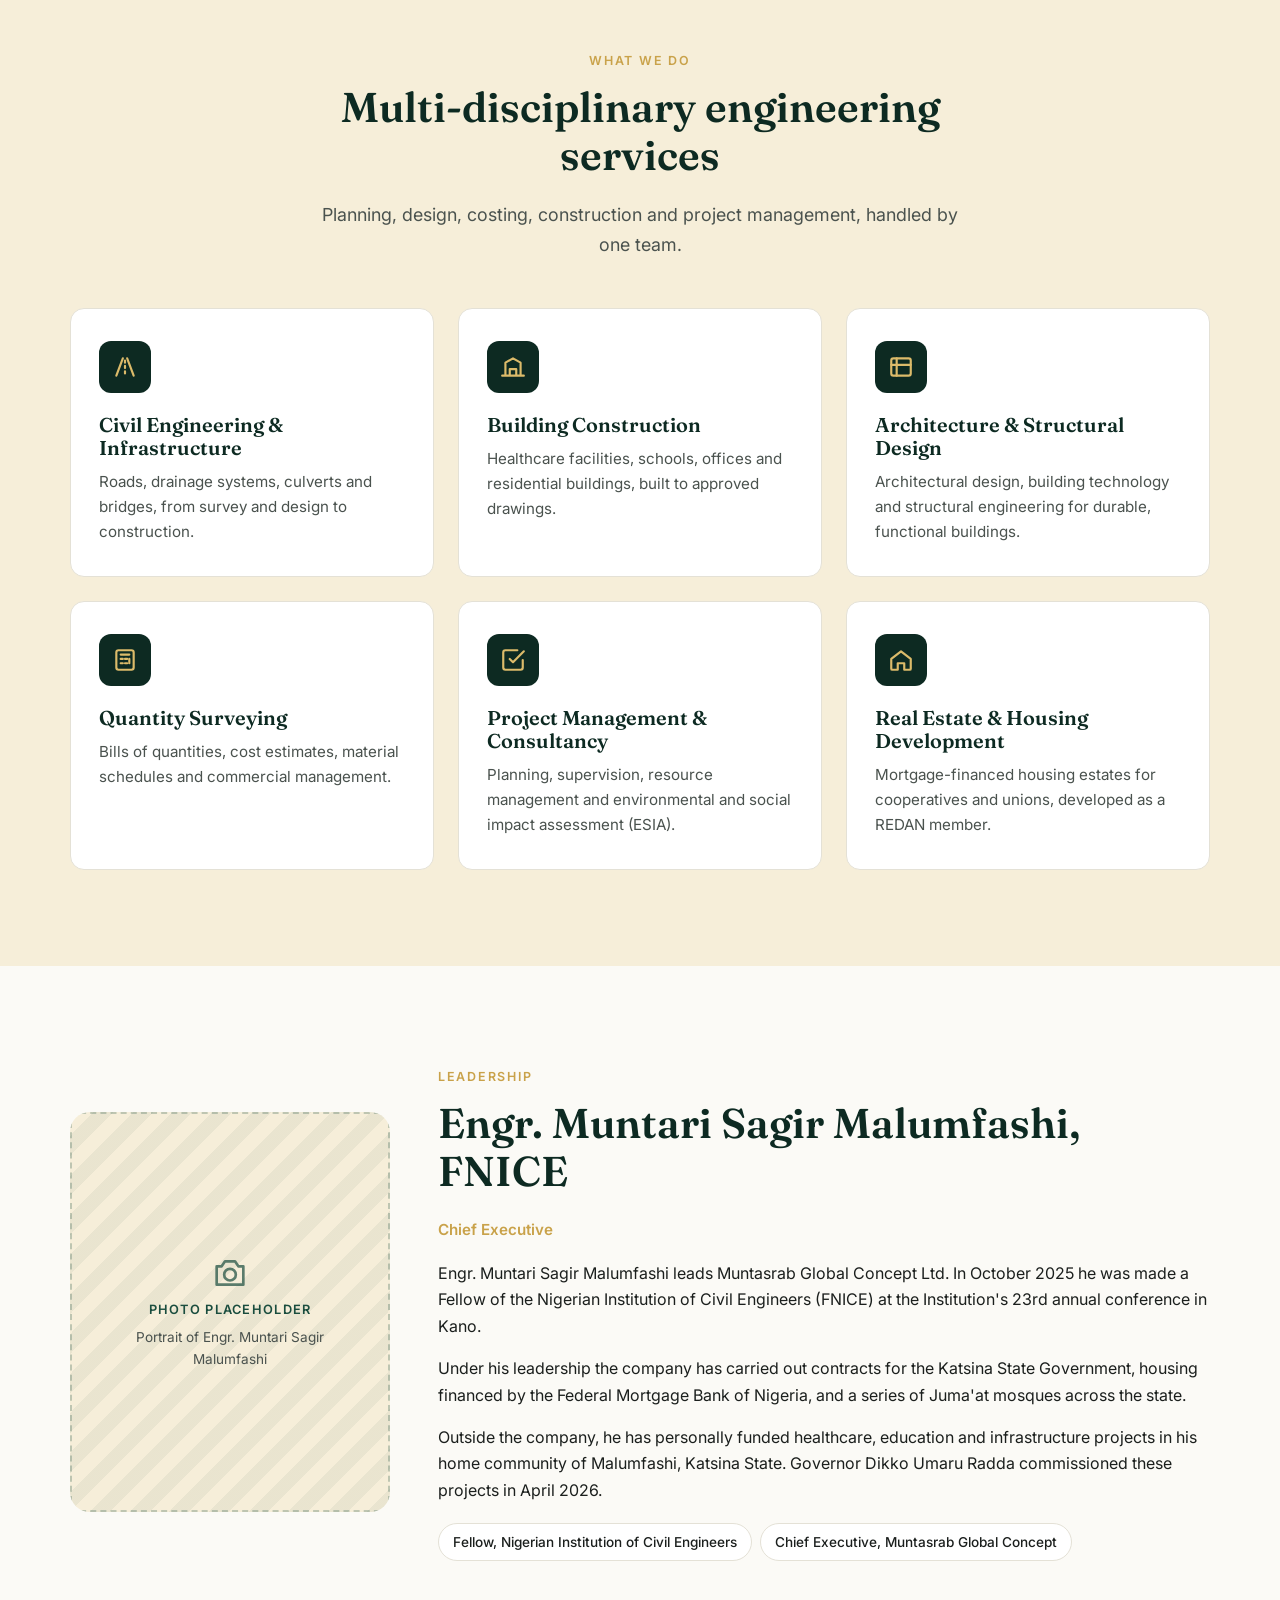
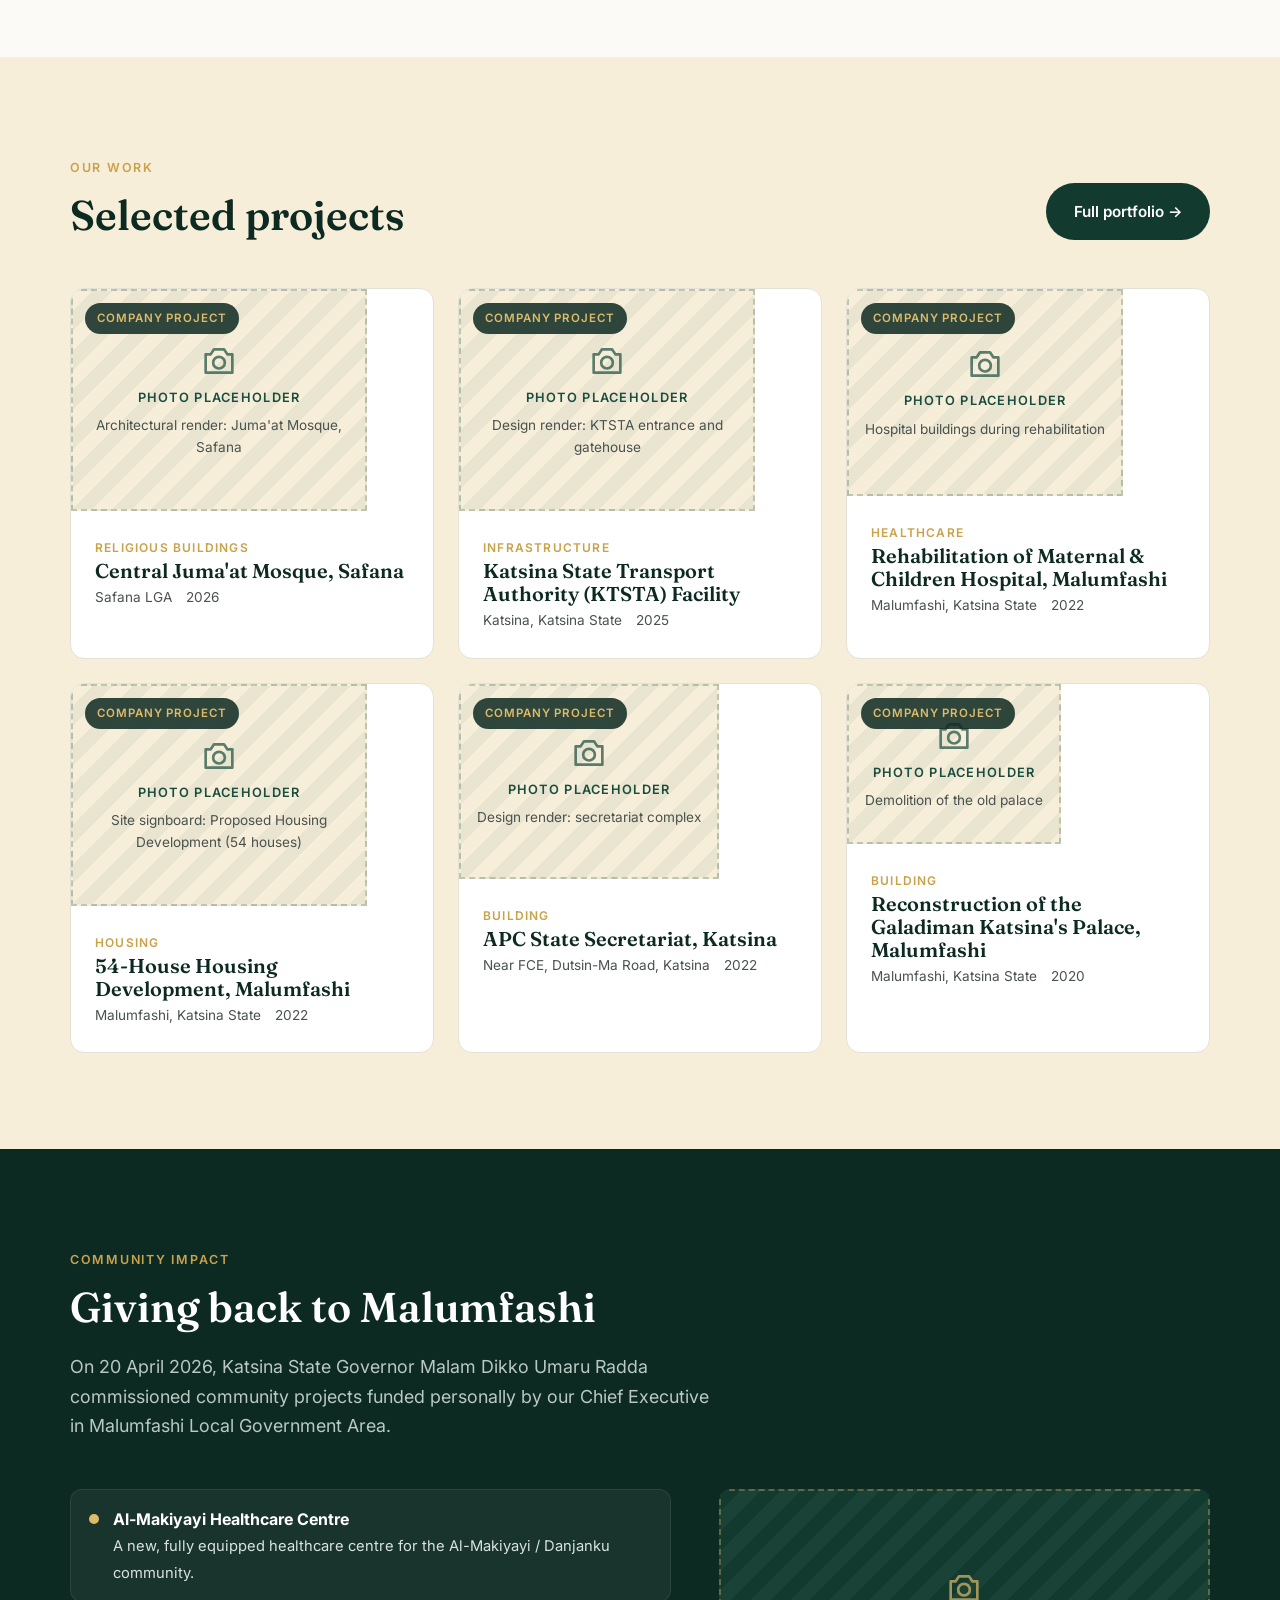
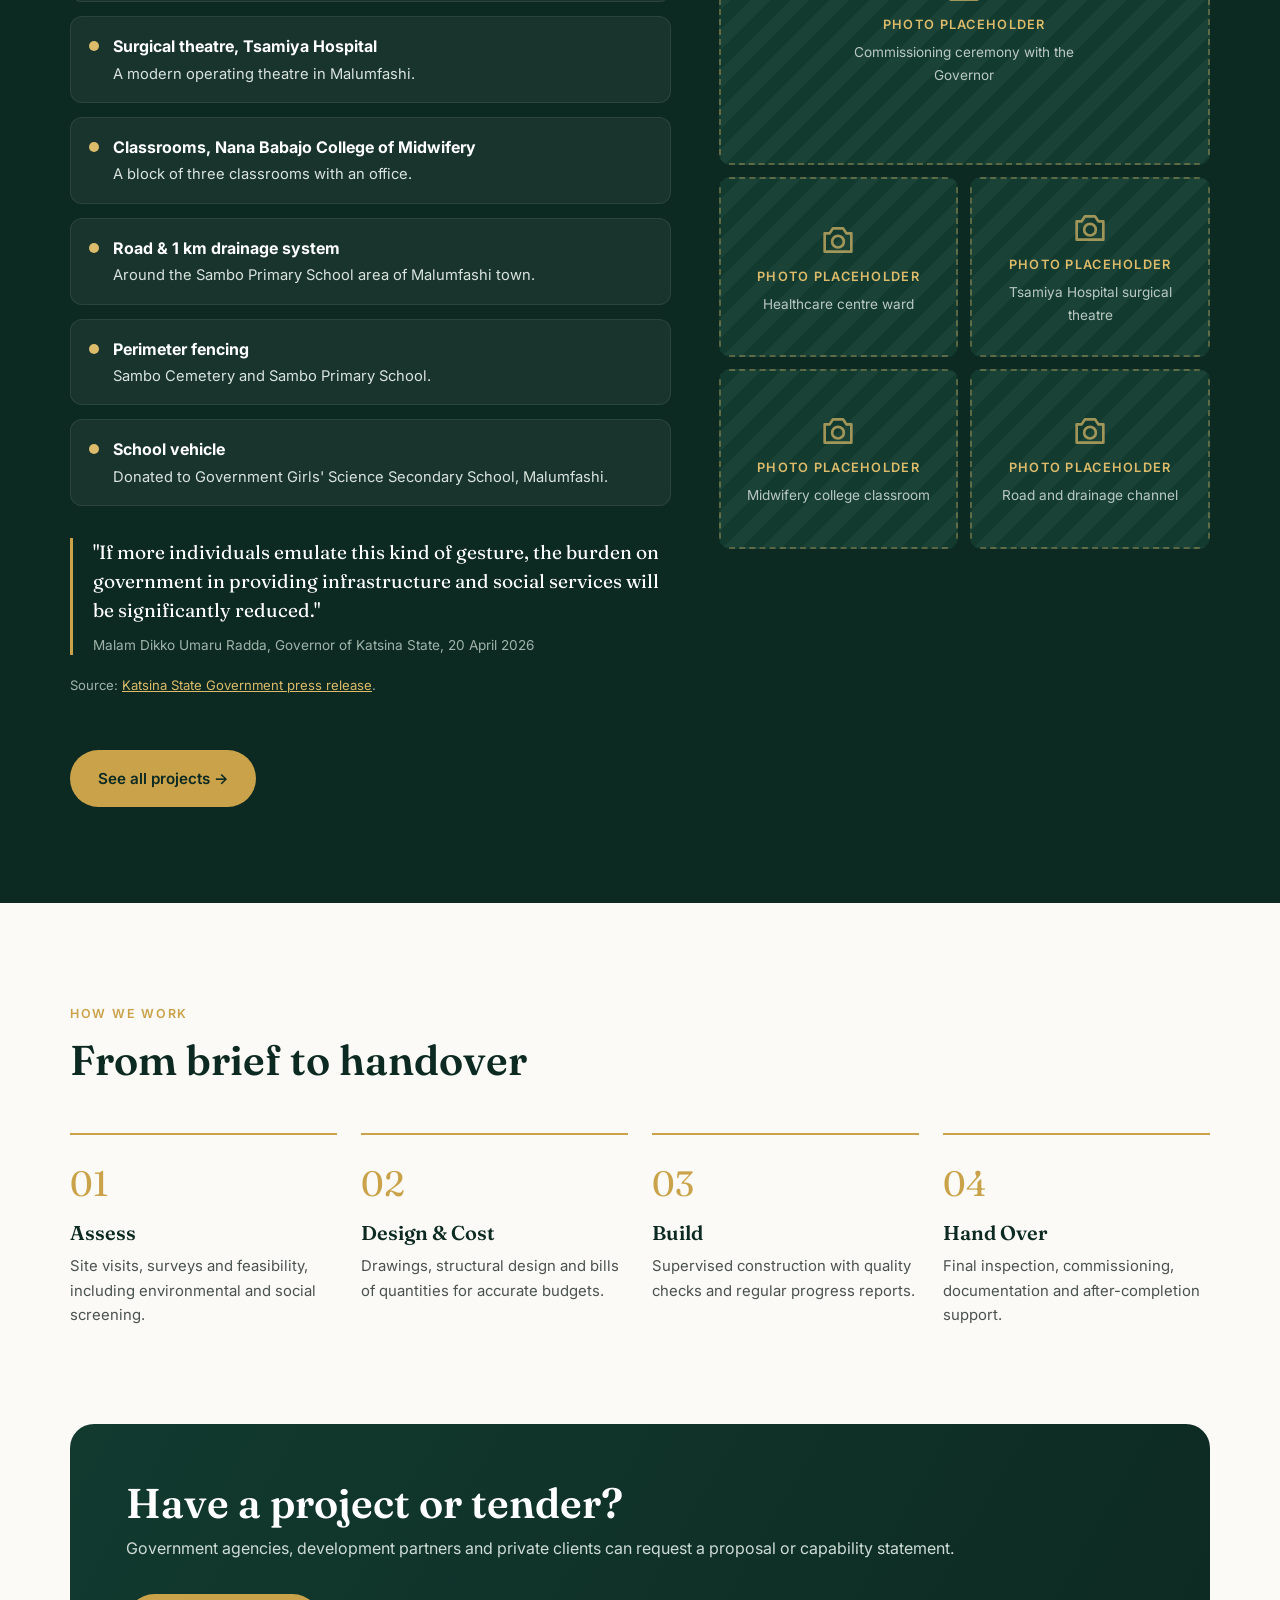
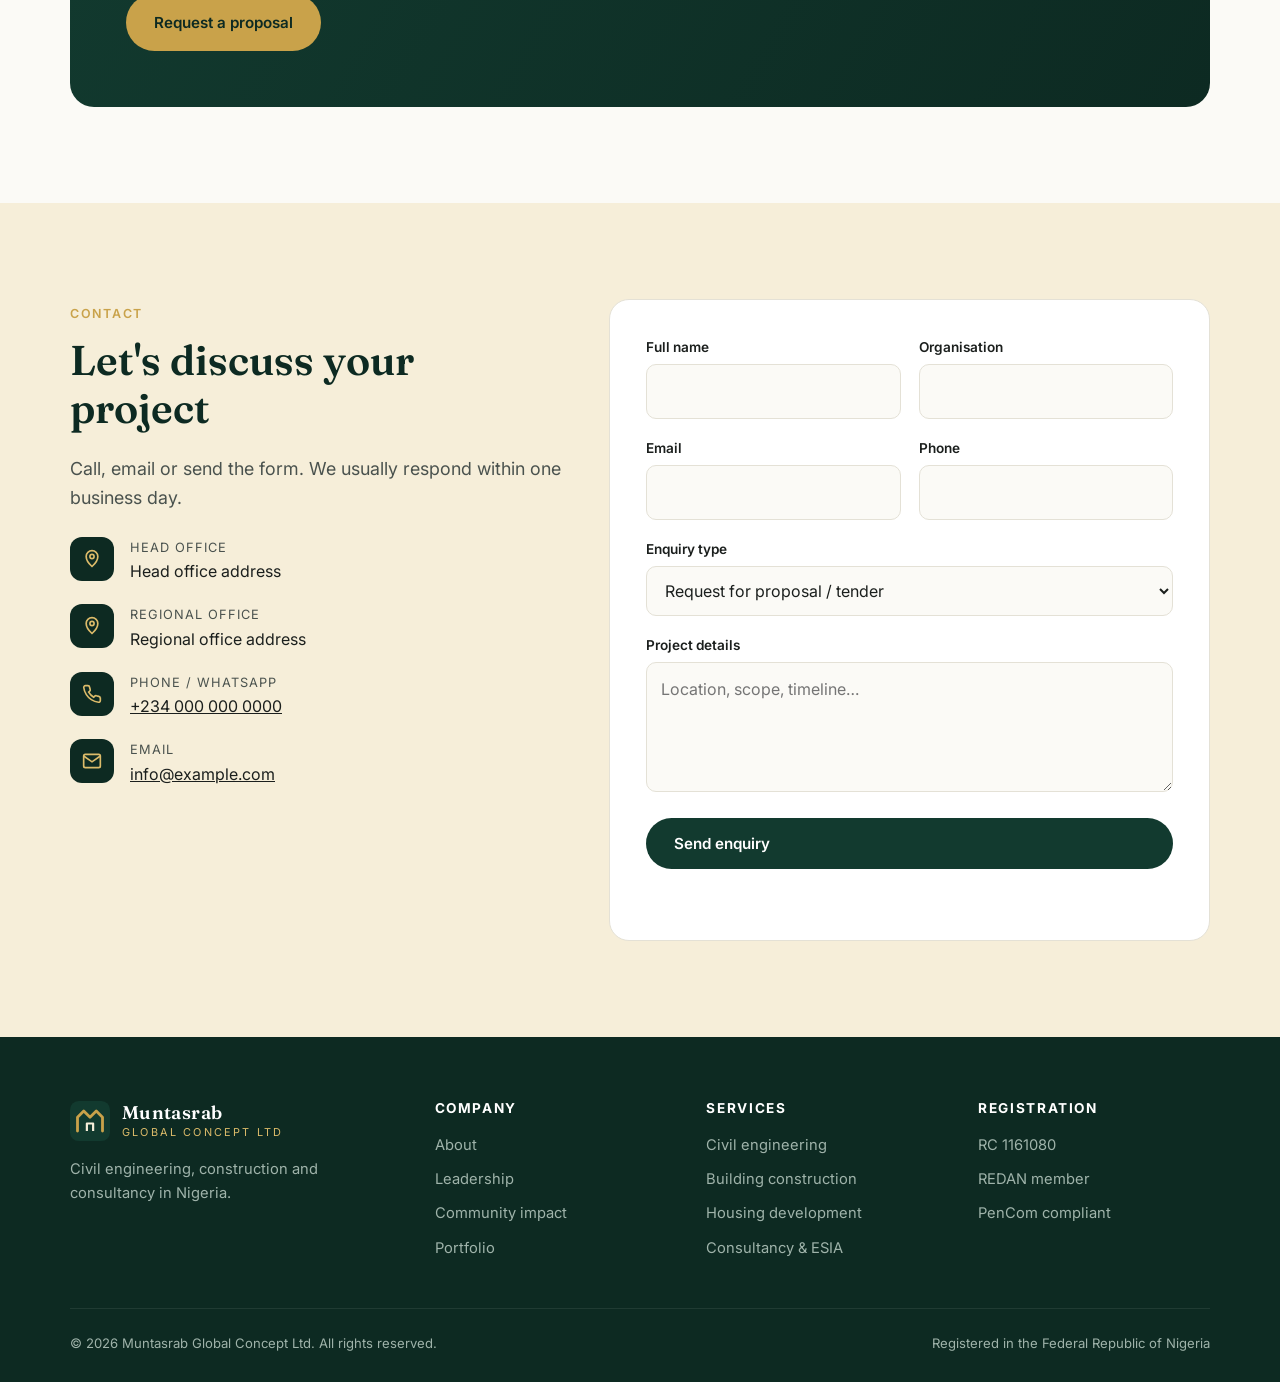
==== commit b9de03f2: "Add company projects from public Facebook posts Add nine Muntasrab projects sourced from posts the u" ====
--- a/index.html
+++ b/index.html
@@ -32,6 +32,7 @@
         <li><a href="#about">About</a></li>
         <li><a href="#services">Services</a></li>
         <li><a href="#leadership">Leadership</a></li>
+        <li><a href="#projects">Projects</a></li>
         <li><a href="#impact">Impact</a></li>
         <li><a href="portfolio.html">Portfolio</a></li>
         <li><a class="btn btn--gold" href="#contact">Request a Proposal</a></li>
@@ -46,7 +47,7 @@
         <div>
           <span class="eyebrow">Civil Engineering · Construction · Consultancy</span>
           <h1>Engineering that builds <em>communities</em>.</h1>
-          <p class="lead">Muntasrab Global Concept Ltd is an indigenous Nigerian engineering and construction company, from roads and drainage to hospitals, schools and buildings.</p>
+          <p class="lead">Muntasrab Global Concept Ltd is an indigenous Nigerian engineering and construction company. We deliver housing estates, hospitals, mosques, public buildings and transport infrastructure across Katsina State.</p>
           <div class="hero-actions">
             <a class="btn btn--gold" href="portfolio.html">View Our Work →</a>
             <a class="btn btn--outline" href="#contact">Request a Proposal</a>
@@ -167,12 +168,12 @@
           <article class="card reveal">
             <div class="card-icon"><svg viewBox="0 0 24 24" fill="none" stroke="currentColor" stroke-width="2" stroke-linecap="round" stroke-linejoin="round"><path d="M9 11l3 3L22 4"/><path d="M21 12v7a2 2 0 0 1-2 2H5a2 2 0 0 1-2-2V5a2 2 0 0 1 2-2h11"/></svg></div>
             <h3>Project Management &amp; Consultancy</h3>
-            <p>Planning, supervision and resource management that keep projects on budget and on schedule.</p>
-          </article>
-          <article class="card reveal">
-            <div class="card-icon"><svg viewBox="0 0 24 24" fill="none" stroke="currentColor" stroke-width="2" stroke-linecap="round" stroke-linejoin="round"><path d="M12 22c5-3 8-7 8-12a8 8 0 0 0-16 0c0 5 3 9 8 12z"/><path d="M12 14V8M9 11l3-3 3 3"/></svg></div>
-            <h3>Environmental &amp; Social Impact Assessment</h3>
-            <p>ESIA studies and monitoring so projects meet regulatory and funder requirements.</p>
+            <p>Planning, supervision, resource management and environmental and social impact assessment (ESIA).</p>
+          </article>
+          <article class="card reveal">
+            <div class="card-icon"><svg viewBox="0 0 24 24" fill="none" stroke="currentColor" stroke-width="2" stroke-linecap="round" stroke-linejoin="round"><path d="M3 11l9-7 9 7v9a1 1 0 0 1-1 1h-5v-6h-6v6H4a1 1 0 0 1-1-1z"/></svg></div>
+            <h3>Real Estate &amp; Housing Development</h3>
+            <p>Mortgage-financed housing estates for cooperatives and unions, developed as a REDAN member.</p>
           </article>
         </div>
       </div>
@@ -187,12 +188,27 @@
           <h2>Engr. Muntari Sagir Malumfashi, FNICE</h2>
           <p class="leader-role">Chief Executive</p>
           <p>Engr. Muntari Sagir Malumfashi leads Muntasrab Global Concept Ltd. In October 2025 he was made a Fellow of the Nigerian Institution of Civil Engineers (FNICE) at the Institution's 23rd annual conference in Kano.</p>
+          <p>Under his leadership the company has carried out contracts for the Katsina State Government, housing financed by the Federal Mortgage Bank of Nigeria, and a series of Juma'at mosques across the state.</p>
           <p>Outside the company, he has personally funded healthcare, education and infrastructure projects in his home community of Malumfashi, Katsina State. Governor Dikko Umaru Radda commissioned these projects in April 2026.</p>
           <ul class="creds-list">
             <li>Fellow, Nigerian Institution of Civil Engineers</li>
             <li>Chief Executive, Muntasrab Global Concept</li>
           </ul>
         </div>
+      </div>
+    </section>
+
+    <!-- Featured company projects (rendered from js/projects.js) -->
+    <section class="section section--tint" id="projects">
+      <div class="container">
+        <div class="section-head reveal" style="display:flex;justify-content:space-between;align-items:flex-end;max-width:none;gap:24px;flex-wrap:wrap">
+          <div>
+            <span class="eyebrow">Our Work</span>
+            <h2 style="margin:0">Selected projects</h2>
+          </div>
+          <a class="btn btn--green" href="portfolio.html">Full portfolio →</a>
+        </div>
+        <div class="project-grid" data-project-grid data-group="company" data-featured data-limit="6"></div>
       </div>
     </section>
 
@@ -301,6 +317,7 @@
               <option>Request for proposal / tender</option>
               <option>Civil engineering &amp; infrastructure</option>
               <option>Building construction</option>
+              <option>Housing development</option>
               <option>Quantity surveying</option>
               <option>Consultancy / ESIA</option>
               <option>Careers</option>
@@ -331,7 +348,7 @@
         </div>
         <div>
           <h4>Services</h4>
-          <ul><li>Civil engineering</li><li>Building construction</li><li>Quantity surveying</li><li>Consultancy &amp; ESIA</li></ul>
+          <ul><li>Civil engineering</li><li>Building construction</li><li>Housing development</li><li>Consultancy &amp; ESIA</li></ul>
         </div>
         <div>
           <h4>Registration</h4>
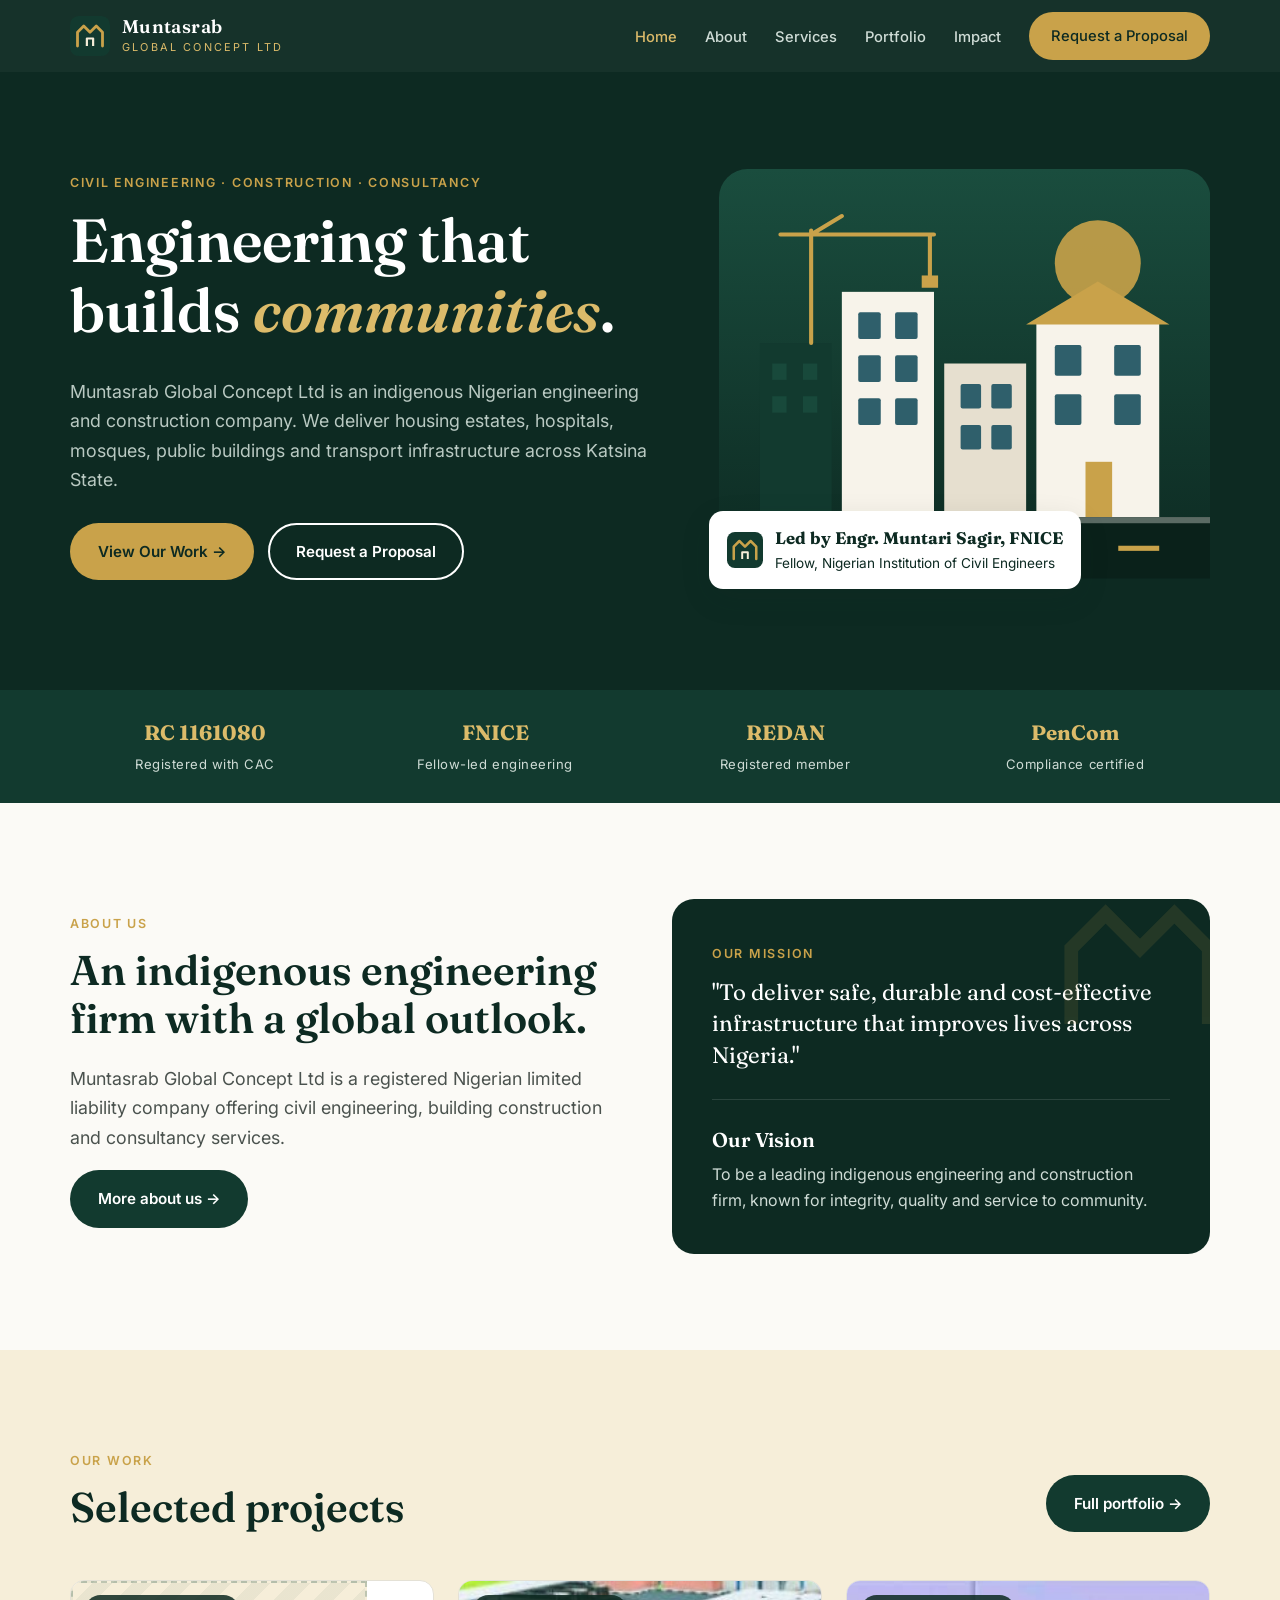
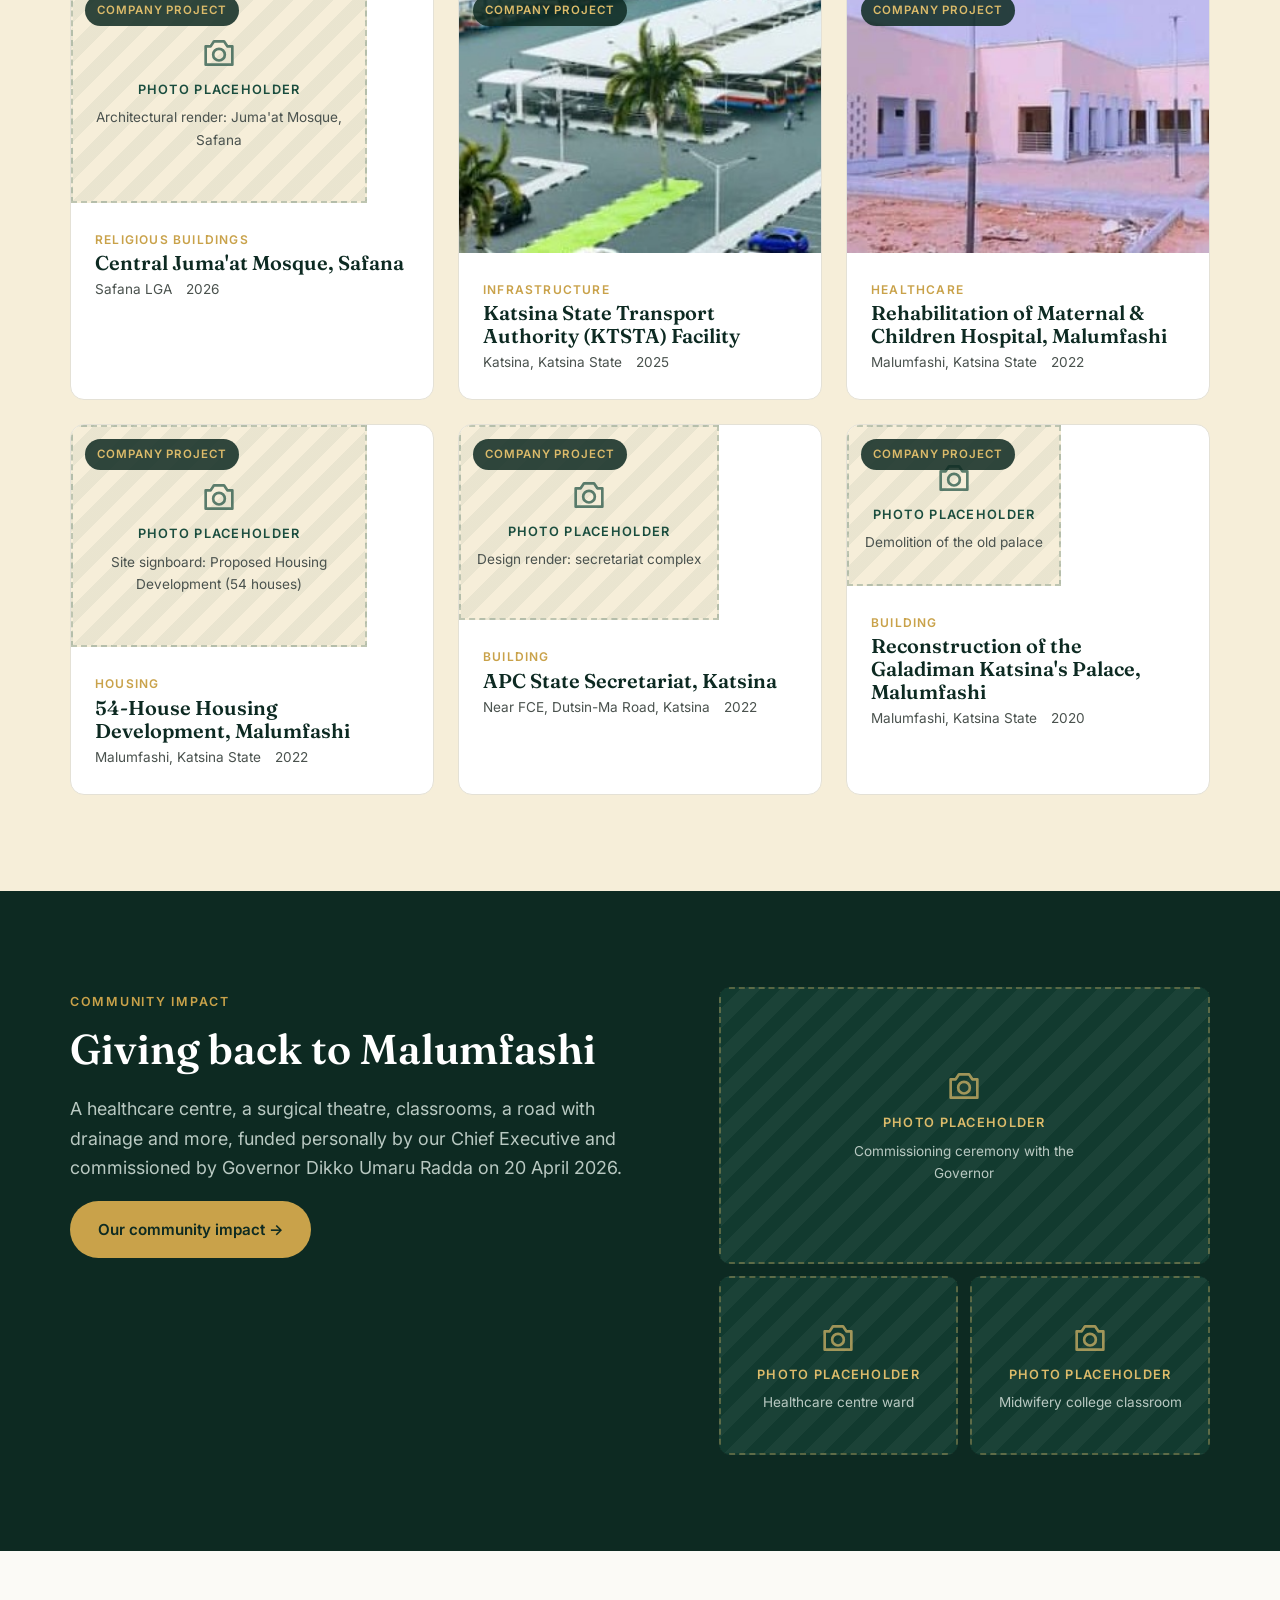
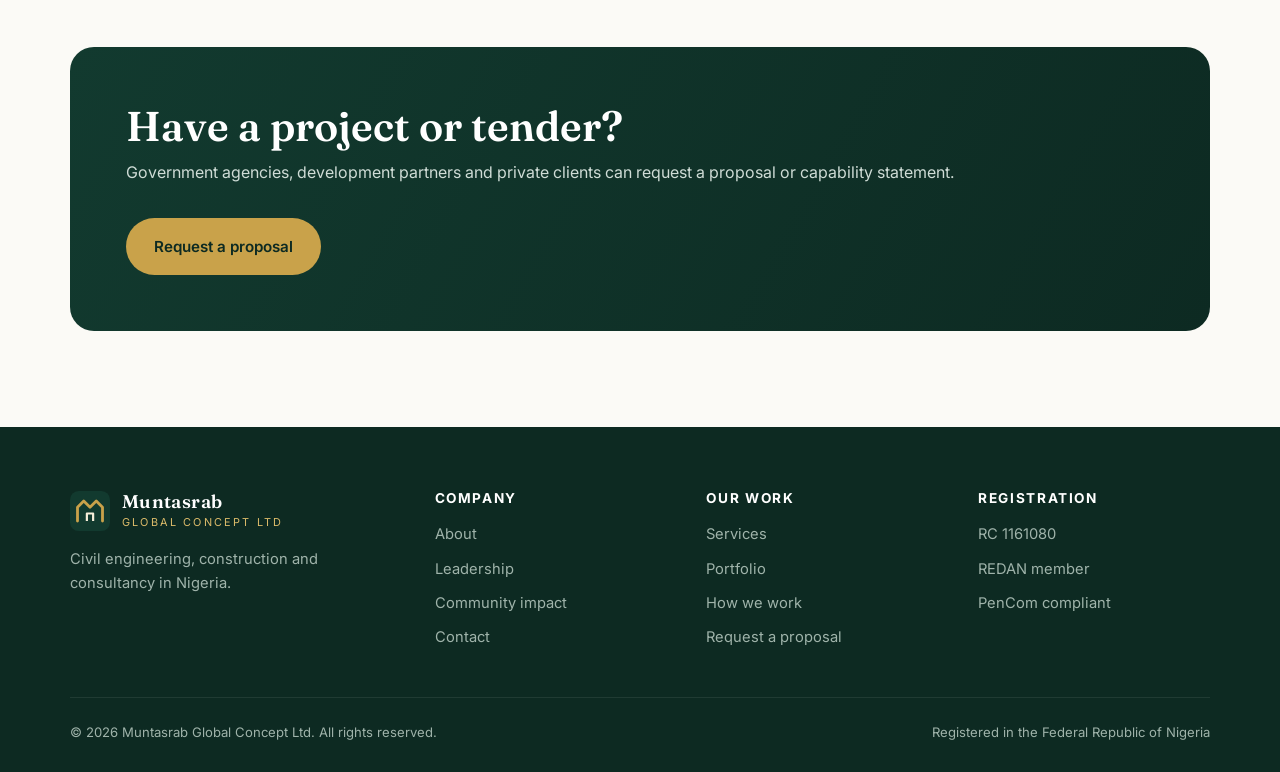
==== commit 535bcdbd: "Split the website into six pages with a shared menu Home, About, Services, Portfolio, Community Impa" ====
--- a/index.html
+++ b/index.html
@@ -5,9 +5,6 @@
   <meta name="viewport" content="width=device-width, initial-scale=1">
   <title>Muntasrab Global Concept Ltd — Civil Engineering &amp; Construction</title>
   <meta name="description" content="Muntasrab Global Concept Ltd (RC 1161080) is a Nigerian civil engineering, construction and consultancy company led by Engr. Muntari Sagir Malumfashi, FNICE.">
-  <meta property="og:title" content="Muntasrab Global Concept Ltd">
-  <meta property="og:description" content="Civil engineering, building construction and consultancy in Nigeria.">
-  <meta property="og:type" content="website">
   <link rel="icon" href="assets/logo.svg" type="image/svg+xml">
   <link rel="preconnect" href="https://fonts.googleapis.com">
   <link rel="preconnect" href="https://fonts.gstatic.com" crossorigin>
@@ -29,13 +26,12 @@
         <span></span><span></span><span></span>
       </button>
       <ul class="nav-links" id="nav-links">
-        <li><a href="#about">About</a></li>
-        <li><a href="#services">Services</a></li>
-        <li><a href="#leadership">Leadership</a></li>
-        <li><a href="#projects">Projects</a></li>
-        <li><a href="#impact">Impact</a></li>
+        <li><a href="index.html" aria-current="page">Home</a></li>
+        <li><a href="about.html">About</a></li>
+        <li><a href="services.html">Services</a></li>
         <li><a href="portfolio.html">Portfolio</a></li>
-        <li><a class="btn btn--gold" href="#contact">Request a Proposal</a></li>
+        <li><a href="impact.html">Impact</a></li>
+        <li><a class="btn btn--gold" href="contact.html">Request a Proposal</a></li>
       </ul>
     </div>
   </header>
@@ -50,7 +46,7 @@
           <p class="lead">Muntasrab Global Concept Ltd is an indigenous Nigerian engineering and construction company. We deliver housing estates, hospitals, mosques, public buildings and transport infrastructure across Katsina State.</p>
           <div class="hero-actions">
             <a class="btn btn--gold" href="portfolio.html">View Our Work →</a>
-            <a class="btn btn--outline" href="#contact">Request a Proposal</a>
+            <a class="btn btn--outline" href="contact.html">Request a Proposal</a>
           </div>
         </div>
         <div class="hero-art">
@@ -115,13 +111,7 @@
           <span class="eyebrow">About Us</span>
           <h2>An indigenous engineering firm with a global outlook.</h2>
           <p class="lead">Muntasrab Global Concept Ltd is a registered Nigerian limited liability company offering civil engineering, building construction and consultancy services.</p>
-          <!-- TODO: confirm this description with the company -->
-          <p>Our engineers, surveyors and project managers work together from design and costing through construction and handover. We build infrastructure that lasts and that serves the communities using it.</p>
-          <ul class="value-list">
-            <li><span class="tick">✓</span><div><strong>Registered &amp; compliant.</strong> CAC-registered (RC 1161080), a REDAN member and PenCom compliant.</div></li>
-            <li><span class="tick">✓</span><div><strong>Fellow-led engineering.</strong> Led by a Fellow of the Nigerian Institution of Civil Engineers.</div></li>
-            <li><span class="tick">✓</span><div><strong>Community first.</strong> Committed to improving healthcare, education and infrastructure where we work.</div></li>
-          </ul>
+          <p><a class="btn btn--green" href="about.html">More about us →</a></p>
         </div>
         <div class="about-card reveal">
           <svg class="pattern" viewBox="0 0 64 64" aria-hidden="true"><path d="M12 48V26l10-10 10 10 10-10 10 10v22" fill="none" stroke="#c9a24a" stroke-width="4"/></svg>
@@ -131,69 +121,6 @@
           <hr style="border:0;border-top:1px solid rgba(255,255,255,.12);margin:28px 0">
           <h3>Our Vision</h3>
           <p style="margin:0">To be a leading indigenous engineering and construction firm, known for integrity, quality and service to community.</p>
-        </div>
-      </div>
-    </section>
-
-    <!-- Services -->
-    <!-- TODO: confirm the service list with the company -->
-    <section class="section section--tint" id="services">
-      <div class="container">
-        <div class="section-head section-head--center reveal">
-          <span class="eyebrow">What We Do</span>
-          <h2>Multi-disciplinary engineering services</h2>
-          <p class="lead">Planning, design, costing, construction and project management, handled by one team.</p>
-        </div>
-        <div class="grid-3">
-          <article class="card reveal">
-            <div class="card-icon"><svg viewBox="0 0 24 24" fill="none" stroke="currentColor" stroke-width="2" stroke-linecap="round" stroke-linejoin="round"><path d="M4 20L10 4M20 20L14 4M12 6v2M12 11v2M12 16v2"/></svg></div>
-            <h3>Civil Engineering &amp; Infrastructure</h3>
-            <p>Roads, drainage systems, culverts and bridges, from survey and design to construction.</p>
-          </article>
-          <article class="card reveal">
-            <div class="card-icon"><svg viewBox="0 0 24 24" fill="none" stroke="currentColor" stroke-width="2" stroke-linecap="round" stroke-linejoin="round"><path d="M2 20h20M5 20V8l7-4 7 4v12M9 20v-6h6v6"/></svg></div>
-            <h3>Building Construction</h3>
-            <p>Healthcare facilities, schools, offices and residential buildings, built to approved drawings.</p>
-          </article>
-          <article class="card reveal">
-            <div class="card-icon"><svg viewBox="0 0 24 24" fill="none" stroke="currentColor" stroke-width="2" stroke-linecap="round" stroke-linejoin="round"><rect x="3" y="4" width="18" height="16" rx="2"/><path d="M3 10h18M8 4v16"/></svg></div>
-            <h3>Architecture &amp; Structural Design</h3>
-            <p>Architectural design, building technology and structural engineering for durable, functional buildings.</p>
-          </article>
-          <article class="card reveal">
-            <div class="card-icon"><svg viewBox="0 0 24 24" fill="none" stroke="currentColor" stroke-width="2" stroke-linecap="round" stroke-linejoin="round"><rect x="4" y="3" width="16" height="18" rx="2"/><path d="M8 7h8M8 11h2M12 11h2M8 15h2M12 15h2M16 11v4"/></svg></div>
-            <h3>Quantity Surveying</h3>
-            <p>Bills of quantities, cost estimates, material schedules and commercial management.</p>
-          </article>
-          <article class="card reveal">
-            <div class="card-icon"><svg viewBox="0 0 24 24" fill="none" stroke="currentColor" stroke-width="2" stroke-linecap="round" stroke-linejoin="round"><path d="M9 11l3 3L22 4"/><path d="M21 12v7a2 2 0 0 1-2 2H5a2 2 0 0 1-2-2V5a2 2 0 0 1 2-2h11"/></svg></div>
-            <h3>Project Management &amp; Consultancy</h3>
-            <p>Planning, supervision, resource management and environmental and social impact assessment (ESIA).</p>
-          </article>
-          <article class="card reveal">
-            <div class="card-icon"><svg viewBox="0 0 24 24" fill="none" stroke="currentColor" stroke-width="2" stroke-linecap="round" stroke-linejoin="round"><path d="M3 11l9-7 9 7v9a1 1 0 0 1-1 1h-5v-6h-6v6H4a1 1 0 0 1-1-1z"/></svg></div>
-            <h3>Real Estate &amp; Housing Development</h3>
-            <p>Mortgage-financed housing estates for cooperatives and unions, developed as a REDAN member.</p>
-          </article>
-        </div>
-      </div>
-    </section>
-
-    <!-- Leadership -->
-    <section class="section" id="leadership">
-      <div class="container leader">
-        <div class="leader-photo reveal" data-photo="Portrait of Engr. Muntari Sagir Malumfashi"></div>
-        <div class="reveal">
-          <span class="eyebrow">Leadership</span>
-          <h2>Engr. Muntari Sagir Malumfashi, FNICE</h2>
-          <p class="leader-role">Chief Executive</p>
-          <p>Engr. Muntari Sagir Malumfashi leads Muntasrab Global Concept Ltd. In October 2025 he was made a Fellow of the Nigerian Institution of Civil Engineers (FNICE) at the Institution's 23rd annual conference in Kano.</p>
-          <p>Under his leadership the company has carried out contracts for the Katsina State Government, housing financed by the Federal Mortgage Bank of Nigeria, and a series of Juma'at mosques across the state.</p>
-          <p>Outside the company, he has personally funded healthcare, education and infrastructure projects in his home community of Malumfashi, Katsina State. Governor Dikko Umaru Radda commissioned these projects in April 2026.</p>
-          <ul class="creds-list">
-            <li>Fellow, Nigerian Institution of Civil Engineers</li>
-            <li>Chief Executive, Muntasrab Global Concept</li>
-          </ul>
         </div>
       </div>
     </section>
@@ -212,122 +139,31 @@
       </div>
     </section>
 
-    <!-- Community impact -->
+    <!-- Community impact teaser (full details on impact.html) -->
     <section class="section section--dark" id="impact">
-      <div class="container">
-        <div class="section-head reveal">
+      <div class="container impact-grid">
+        <div class="reveal">
           <span class="eyebrow">Community Impact</span>
           <h2>Giving back to Malumfashi</h2>
-          <p class="lead" style="color:#b9c9c2">On 20 April 2026, Katsina State Governor Malam Dikko Umaru Radda commissioned community projects funded personally by our Chief Executive in Malumfashi Local Government Area.</p>
-        </div>
-        <div class="impact-grid">
-          <div class="reveal">
-            <ul class="impact-list">
-              <li><span class="dot"></span><div><strong>Al-Makiyayi Healthcare Centre</strong><span>A new, fully equipped healthcare centre for the Al-Makiyayi / Danjanku community.</span></div></li>
-              <li><span class="dot"></span><div><strong>Surgical theatre, Tsamiya Hospital</strong><span>A modern operating theatre in Malumfashi.</span></div></li>
-              <li><span class="dot"></span><div><strong>Classrooms, Nana Babajo College of Midwifery</strong><span>A block of three classrooms with an office.</span></div></li>
-              <li><span class="dot"></span><div><strong>Road &amp; 1 km drainage system</strong><span>Around the Sambo Primary School area of Malumfashi town.</span></div></li>
-              <li><span class="dot"></span><div><strong>Perimeter fencing</strong><span>Sambo Cemetery and Sambo Primary School.</span></div></li>
-              <li><span class="dot"></span><div><strong>School vehicle</strong><span>Donated to Government Girls' Science Secondary School, Malumfashi.</span></div></li>
-            </ul>
-            <blockquote class="pull-quote">
-              "If more individuals emulate this kind of gesture, the burden on government in providing infrastructure and social services will be significantly reduced."
-              <cite>Malam Dikko Umaru Radda, Governor of Katsina State, 20 April 2026</cite>
-            </blockquote>
-            <p class="source-note">Source: <a href="https://katsinastate.gov.ng/2026/04/20/governor-radda-urges-affluent-individuals-to-support-community-development/" target="_blank" rel="noopener">Katsina State Government press release</a>.</p>
-          </div>
-          <div class="impact-photos reveal">
-            <div data-photo="Commissioning ceremony with the Governor"></div>
-            <div data-photo="Healthcare centre ward"></div>
-            <div data-photo="Tsamiya Hospital surgical theatre"></div>
-            <div data-photo="Midwifery college classroom"></div>
-            <div data-photo="Road and drainage channel"></div>
-          </div>
-        </div>
-        <div style="margin-top:40px"><a class="btn btn--gold" href="portfolio.html">See all projects →</a></div>
-      </div>
-    </section>
-
-    <!-- Process -->
-    <section class="section" id="process">
-      <div class="container">
-        <div class="section-head reveal">
-          <span class="eyebrow">How We Work</span>
-          <h2>From brief to handover</h2>
-        </div>
-        <div class="steps steps--light">
-          <div class="step reveal"><h3>Assess</h3><p>Site visits, surveys and feasibility, including environmental and social screening.</p></div>
-          <div class="step reveal"><h3>Design &amp; Cost</h3><p>Drawings, structural design and bills of quantities for accurate budgets.</p></div>
-          <div class="step reveal"><h3>Build</h3><p>Supervised construction with quality checks and regular progress reports.</p></div>
-          <div class="step reveal"><h3>Hand Over</h3><p>Final inspection, commissioning, documentation and after-completion support.</p></div>
+          <p class="lead" style="color:#b9c9c2">A healthcare centre, a surgical theatre, classrooms, a road with drainage and more, funded personally by our Chief Executive and commissioned by Governor Dikko Umaru Radda on 20 April 2026.</p>
+          <a class="btn btn--gold" href="impact.html">Our community impact →</a>
+        </div>
+        <div class="impact-photos reveal">
+          <div data-photo="Commissioning ceremony with the Governor"></div>
+          <div data-photo="Healthcare centre ward"></div>
+          <div data-photo="Midwifery college classroom"></div>
         </div>
       </div>
     </section>
 
     <!-- CTA -->
-    <section class="container" style="padding-bottom:96px">
+    <section class="container" style="padding:96px 20px">
       <div class="cta-band reveal">
         <div>
           <h2>Have a project or tender?</h2>
           <p>Government agencies, development partners and private clients can request a proposal or capability statement.</p>
         </div>
-        <a class="btn btn--gold" href="#contact">Request a proposal</a>
-      </div>
-    </section>
-
-    <!-- Contact -->
-    <section class="section section--tint" id="contact">
-      <div class="container contact-grid">
-        <div class="reveal">
-          <span class="eyebrow">Contact</span>
-          <h2>Let's discuss your project</h2>
-          <p class="lead">Call, email or send the form. We usually respond within one business day.</p>
-          <!-- TODO: replace every placeholder below with the company's confirmed details -->
-          <ul class="contact-list">
-            <li>
-              <span class="ico"><svg viewBox="0 0 24 24" fill="none" stroke="currentColor" stroke-width="2"><path d="M12 21s-7-6.2-7-12a7 7 0 0 1 14 0c0 5.8-7 12-7 12z"/><circle cx="12" cy="9" r="2.5"/></svg></span>
-              <div><small>Head office</small>Head office address</div>
-            </li>
-            <li>
-              <span class="ico"><svg viewBox="0 0 24 24" fill="none" stroke="currentColor" stroke-width="2"><path d="M12 21s-7-6.2-7-12a7 7 0 0 1 14 0c0 5.8-7 12-7 12z"/><circle cx="12" cy="9" r="2.5"/></svg></span>
-              <div><small>Regional office</small>Regional office address</div>
-            </li>
-            <li>
-              <span class="ico"><svg viewBox="0 0 24 24" fill="none" stroke="currentColor" stroke-width="2"><path d="M22 16.9v3a2 2 0 0 1-2.2 2 19.8 19.8 0 0 1-8.6-3.1 19.5 19.5 0 0 1-6-6A19.8 19.8 0 0 1 2.1 4.2 2 2 0 0 1 4.1 2h3a2 2 0 0 1 2 1.7c.1.9.4 1.8.7 2.7a2 2 0 0 1-.5 2.1L8 9.8a16 16 0 0 0 6 6l1.3-1.3a2 2 0 0 1 2.1-.4c.9.3 1.8.6 2.7.7a2 2 0 0 1 1.7 2z"/></svg></span>
-              <div><small>Phone / WhatsApp</small><a href="tel:+2340000000000">+234 000 000 0000</a></div>
-            </li>
-            <li>
-              <span class="ico"><svg viewBox="0 0 24 24" fill="none" stroke="currentColor" stroke-width="2"><rect x="2" y="4" width="20" height="16" rx="2"/><path d="M22 6l-10 7L2 6"/></svg></span>
-              <div><small>Email</small><a href="mailto:info@example.com">info@example.com</a></div>
-            </li>
-          </ul>
-        </div>
-        <form class="form reveal" id="contact-form" data-email="info@example.com">
-          <div class="form-row">
-            <div class="field"><label for="f-name">Full name</label><input id="f-name" name="name" required autocomplete="name"></div>
-            <div class="field"><label for="f-org">Organisation</label><input id="f-org" name="org" autocomplete="organization"></div>
-          </div>
-          <div class="form-row">
-            <div class="field"><label for="f-email">Email</label><input id="f-email" name="email" type="email" required autocomplete="email"></div>
-            <div class="field"><label for="f-phone">Phone</label><input id="f-phone" name="phone" type="tel" autocomplete="tel"></div>
-          </div>
-          <div class="field">
-            <label for="f-service">Enquiry type</label>
-            <select id="f-service" name="service">
-              <option>Request for proposal / tender</option>
-              <option>Civil engineering &amp; infrastructure</option>
-              <option>Building construction</option>
-              <option>Housing development</option>
-              <option>Quantity surveying</option>
-              <option>Consultancy / ESIA</option>
-              <option>Careers</option>
-              <option>Other</option>
-            </select>
-          </div>
-          <div class="field"><label for="f-msg">Project details</label><textarea id="f-msg" name="message" required placeholder="Location, scope, timeline…"></textarea></div>
-          <button class="btn btn--green" type="submit">Send enquiry</button>
-          <p class="form-status" role="status" aria-live="polite"></p>
-        </form>
+        <a class="btn btn--gold" href="contact.html">Request a proposal</a>
       </div>
     </section>
   </main>
@@ -344,11 +180,11 @@
         </div>
         <div>
           <h4>Company</h4>
-          <ul><li><a href="#about">About</a></li><li><a href="#leadership">Leadership</a></li><li><a href="#impact">Community impact</a></li><li><a href="portfolio.html">Portfolio</a></li></ul>
-        </div>
-        <div>
-          <h4>Services</h4>
-          <ul><li>Civil engineering</li><li>Building construction</li><li>Housing development</li><li>Consultancy &amp; ESIA</li></ul>
+          <ul><li><a href="about.html">About</a></li><li><a href="about.html#leadership">Leadership</a></li><li><a href="impact.html">Community impact</a></li><li><a href="contact.html">Contact</a></li></ul>
+        </div>
+        <div>
+          <h4>Our Work</h4>
+          <ul><li><a href="services.html">Services</a></li><li><a href="portfolio.html">Portfolio</a></li><li><a href="services.html#process">How we work</a></li><li><a href="contact.html">Request a proposal</a></li></ul>
         </div>
         <div>
           <h4>Registration</h4>
